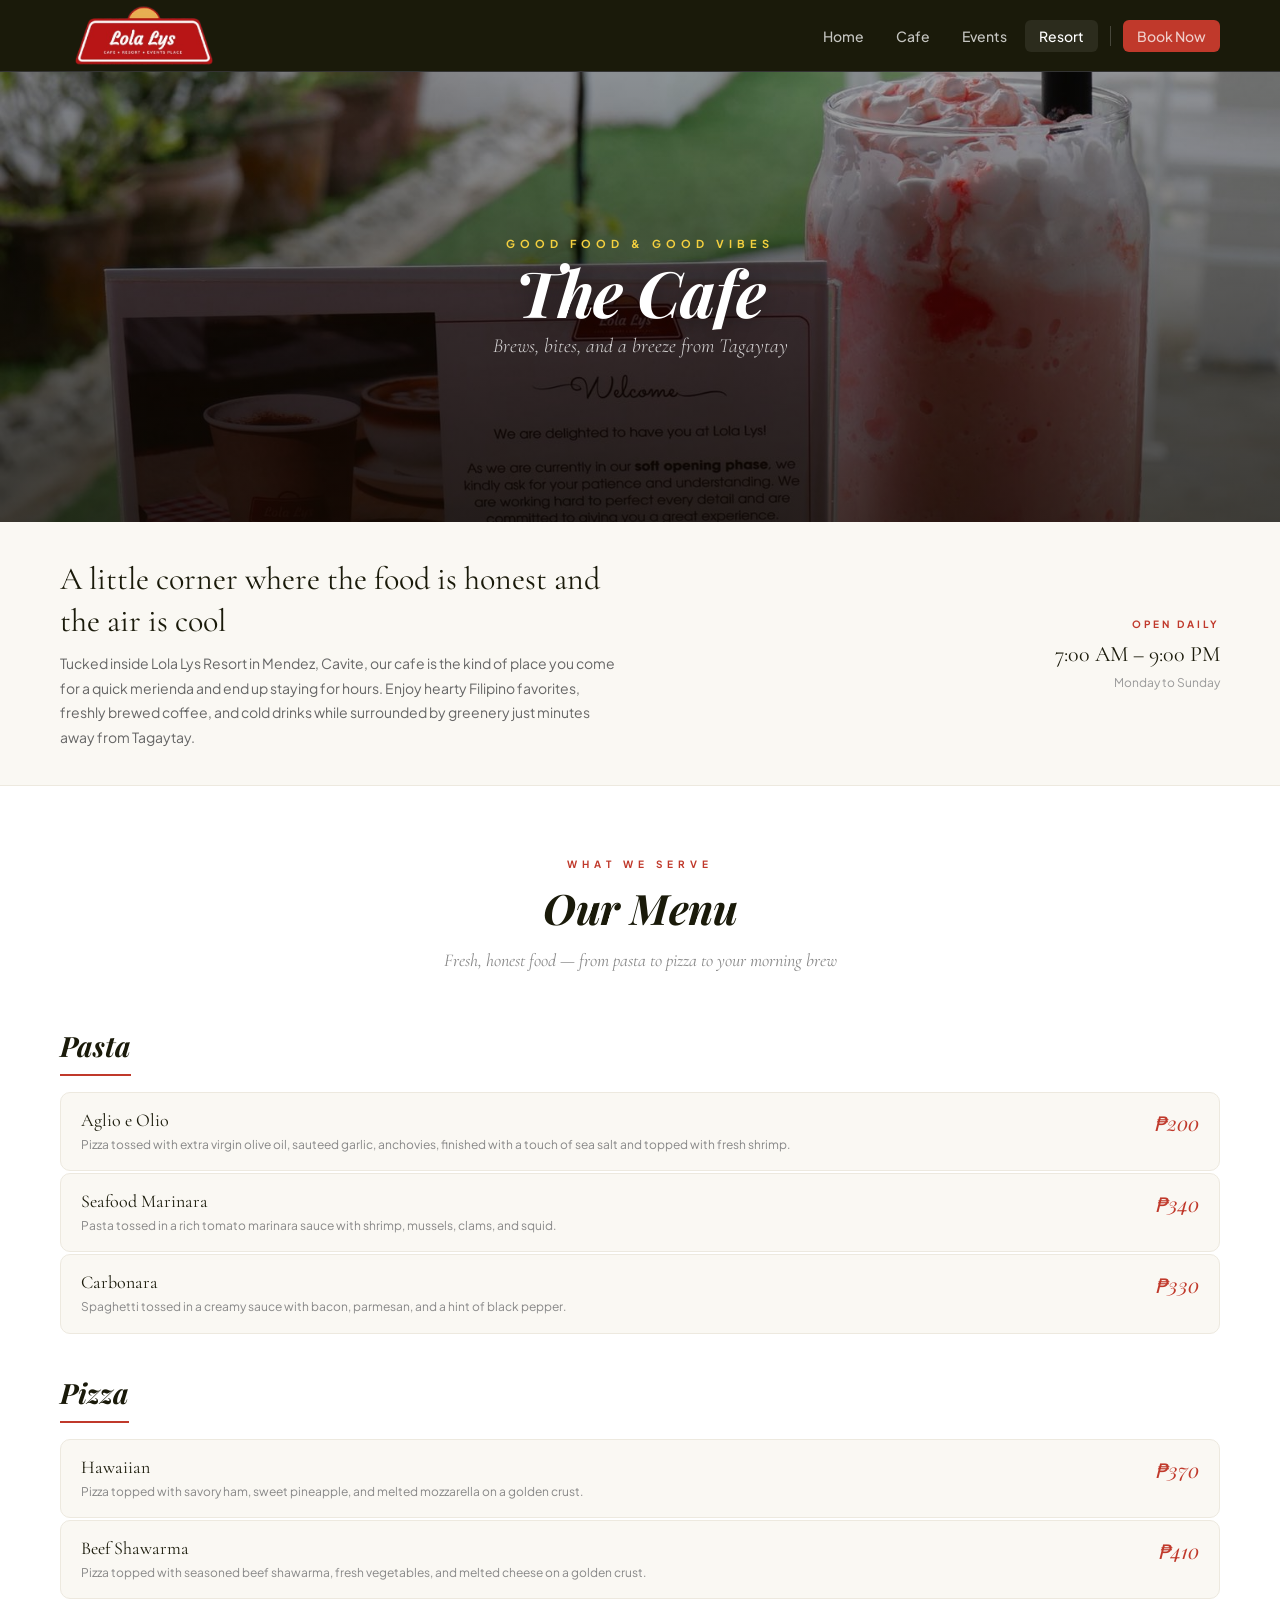
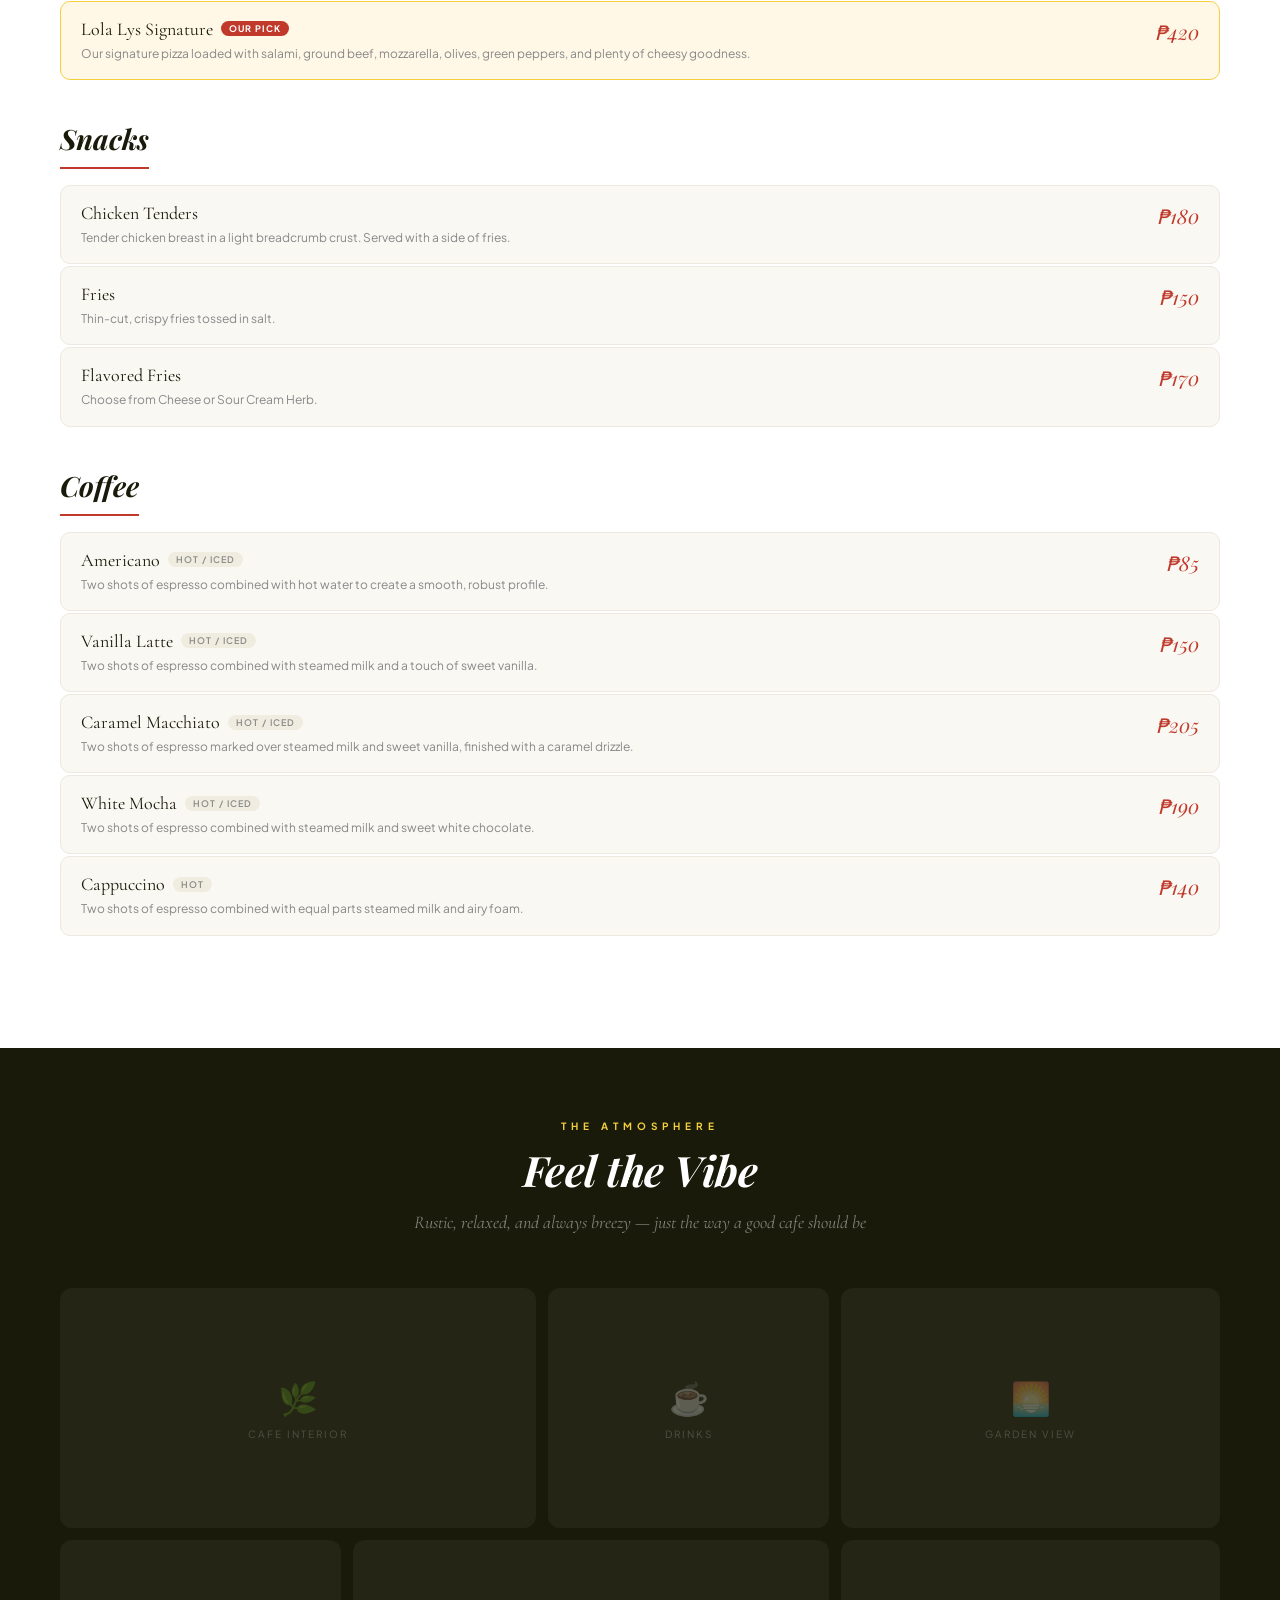
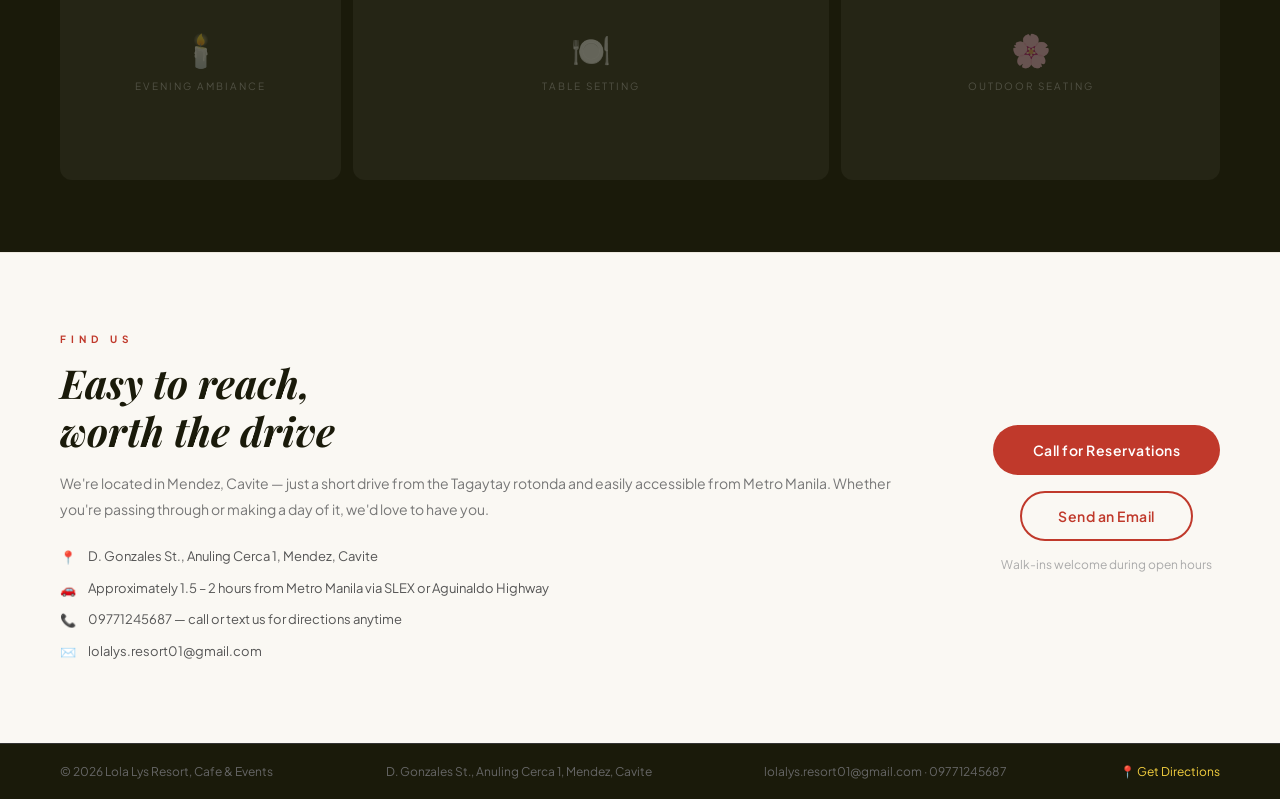
==== cafe.html @ 802ca15c "Initial commit" ====
<!DOCTYPE html>
<html lang="en">
<head>
  <meta charset="UTF-8">
  <meta name="viewport" content="width=device-width, initial-scale=1.0">
  <title>Cafe — Lola Lys Resort, Cafe & Events</title>
  <link rel="preconnect" href="https://fonts.googleapis.com">
  <link rel="preconnect" href="https://fonts.gstatic.com" crossorigin>
  <link href="https://fonts.googleapis.com/css2?family=Playfair+Display:ital,wght@1,700&family=Plus+Jakarta+Sans:wght@400;500;600;700&family=Cormorant+Garamond:ital,wght@0,300;0,400;1,300;1,400&display=swap" rel="stylesheet">
  <link rel="stylesheet" href="style.css">
  <!-- FAVICON -->
<link rel="icon" type="image/x-icon" href="favicon.ico">
  
</head>
<body>

  <!-- NAVBAR -->
 <nav class="navbar">
  <div class="nav-logo">
    <a href="index.html">
      <img src="images/logo/logo.png" alt="Lola Lys" class="logo">
    </a>
  </div>
  <div class="nav-right">
    <a href="index.html">Home</a>
    <a href="cafe.html">Cafe</a>
    <a href="events.html">Events</a>
    <a href="resort.html" class="active">Resort</a>
    <div class="nav-divider"></div>
    <a href="https://m.me/61556536748909" target="_blank" class="nav-btn">Book Now</a>
  </div>
  <button class="hamburger" id="hamburger" aria-label="Open menu">
    <span></span>
    <span></span>
    <span></span>
  </button>
  <div class="mobile-menu" id="mobileMenu">
    <a href="index.html">Home</a>
    <a href="cafe.html">Cafe</a>
    <a href="events.html">Events</a>
    <a href="resort.html">Resort</a>
    <a href="https://m.me/61556536748909" target="_blank" class="mobile-menu-btn">Book Now</a>
  </div>
</nav>

  <!-- CAFE HERO BANNER -->
  <section class="cafe-hero">
    <div class="cafe-hero-overlay"></div>
    <div class="cafe-hero-content">
      <p class="cafe-eyebrow">Good food &amp; good vibes</p>
      <h1 class="cafe-hero-title">The Cafe</h1>
      <p class="cafe-hero-sub">Brews, bites, and a breeze from Tagaytay</p>
    </div>
  </section>

  <!-- INTRO STRIP -->
  <div class="intro-strip">
    <div class="intro-text">
      <h2>A little corner where the food is honest and the air is cool</h2>
      <p>
        Tucked inside Lola Lys Resort in Mendez, Cavite, our cafe is the kind of place you come for a quick
        merienda and end up staying for hours. Enjoy hearty Filipino favorites, freshly brewed coffee, and
        cold drinks while surrounded by greenery just minutes away from Tagaytay.
      </p>
    </div>
    <div class="intro-hours">
      <p class="hours-label">Open Daily</p>
      <p class="hours-time">7:00 AM – 9:00 PM</p>
      <p class="hours-days">Monday to Sunday</p>
    </div>
  </div>

<!-- MENU SECTION -->
<section class="dishes-section">
  <div class="section-header">
    <span class="section-eyebrow">What we serve</span>
    <h2 class="section-title">Our Menu</h2>
    <p class="section-desc">Fresh, honest food — from pasta to pizza to your morning brew</p>
  </div>

  <!-- PASTA -->
  <div class="menu-category">
    <h3 class="menu-category-title">Pasta</h3>
    <div class="menu-grid">
      <div class="menu-item">
        <div class="menu-item-info">
          <h4 class="menu-item-name">Aglio e Olio</h4>
          <p class="menu-item-desc">Pizza tossed with extra virgin olive oil, sauteed garlic, anchovies, finished with a touch of sea salt and topped with fresh shrimp.</p>
        </div>
        <span class="menu-item-price">₱200</span>
      </div>
      <div class="menu-item">
        <div class="menu-item-info">
          <h4 class="menu-item-name">Seafood Marinara</h4>
          <p class="menu-item-desc">Pasta tossed in a rich tomato marinara sauce with shrimp, mussels, clams, and squid.</p>
        </div>
        <span class="menu-item-price">₱340</span>
      </div>
      <div class="menu-item">
        <div class="menu-item-info">
          <h4 class="menu-item-name">Carbonara</h4>
          <p class="menu-item-desc">Spaghetti tossed in a creamy sauce with bacon, parmesan, and a hint of black pepper.</p>
        </div>
        <span class="menu-item-price">₱330</span>
      </div>
    </div>
  </div>

  <!-- PIZZA -->
  <div class="menu-category">
    <h3 class="menu-category-title">Pizza</h3>
    <div class="menu-grid">
      <div class="menu-item">
        <div class="menu-item-info">
          <h4 class="menu-item-name">Hawaiian</h4>
          <p class="menu-item-desc">Pizza topped with savory ham, sweet pineapple, and melted mozzarella on a golden crust.</p>
        </div>
        <span class="menu-item-price">₱370</span>
      </div>
      <div class="menu-item">
        <div class="menu-item-info">
          <h4 class="menu-item-name">Beef Shawarma</h4>
          <p class="menu-item-desc">Pizza topped with seasoned beef shawarma, fresh vegetables, and melted cheese on a golden crust.</p>
        </div>
        <span class="menu-item-price">₱410</span>
      </div>
      <div class="menu-item menu-item--featured">
        <div class="menu-item-info">
          <h4 class="menu-item-name">Lola Lys Signature <span class="menu-badge">Our Pick</span></h4>
          <p class="menu-item-desc">Our signature pizza loaded with salami, ground beef, mozzarella, olives, green peppers, and plenty of cheesy goodness.</p>
        </div>
        <span class="menu-item-price">₱420</span>
      </div>
    </div>
  </div>

  <!-- SNACKS -->
  <div class="menu-category">
    <h3 class="menu-category-title">Snacks</h3>
    <div class="menu-grid">
      <div class="menu-item">
        <div class="menu-item-info">
          <h4 class="menu-item-name">Chicken Tenders</h4>
          <p class="menu-item-desc">Tender chicken breast in a light breadcrumb crust. Served with a side of fries.</p>
        </div>
        <span class="menu-item-price">₱180</span>
      </div>
      <div class="menu-item">
        <div class="menu-item-info">
          <h4 class="menu-item-name">Fries</h4>
          <p class="menu-item-desc">Thin-cut, crispy fries tossed in salt.</p>
        </div>
        <span class="menu-item-price">₱150</span>
      </div>
      <div class="menu-item">
        <div class="menu-item-info">
          <h4 class="menu-item-name">Flavored Fries</h4>
          <p class="menu-item-desc">Choose from Cheese or Sour Cream Herb.</p>
        </div>
        <span class="menu-item-price">₱170</span>
      </div>
    </div>
  </div>

  <!-- COFFEE -->
  <div class="menu-category">
    <h3 class="menu-category-title">Coffee</h3>
    <div class="menu-grid">
      <div class="menu-item">
        <div class="menu-item-info">
          <h4 class="menu-item-name">Americano <span class="menu-tag">Hot / Iced</span></h4>
          <p class="menu-item-desc">Two shots of espresso combined with hot water to create a smooth, robust profile.</p>
        </div>
        <span class="menu-item-price">₱85</span>
      </div>
      <div class="menu-item">
        <div class="menu-item-info">
          <h4 class="menu-item-name">Vanilla Latte <span class="menu-tag">Hot / Iced</span></h4>
          <p class="menu-item-desc">Two shots of espresso combined with steamed milk and a touch of sweet vanilla.</p>
        </div>
        <span class="menu-item-price">₱150</span>
      </div>
      <div class="menu-item">
        <div class="menu-item-info">
          <h4 class="menu-item-name">Caramel Macchiato <span class="menu-tag">Hot / Iced</span></h4>
          <p class="menu-item-desc">Two shots of espresso marked over steamed milk and sweet vanilla, finished with a caramel drizzle.</p>
        </div>
        <span class="menu-item-price">₱205</span>
      </div>
      <div class="menu-item">
        <div class="menu-item-info">
          <h4 class="menu-item-name">White Mocha <span class="menu-tag">Hot / Iced</span></h4>
          <p class="menu-item-desc">Two shots of espresso combined with steamed milk and sweet white chocolate.</p>
        </div>
        <span class="menu-item-price">₱190</span>
      </div>
      <div class="menu-item">
        <div class="menu-item-info">
          <h4 class="menu-item-name">Cappuccino <span class="menu-tag">Hot</span></h4>
          <p class="menu-item-desc">Two shots of espresso combined with equal parts steamed milk and airy foam.</p>
        </div>
        <span class="menu-item-price">₱140</span>
      </div>
    </div>
  </div>

</section>
  

  <!-- AMBIANCE GALLERY -->
  <section class="gallery-section">
    <div class="section-header">
      <span class="section-eyebrow">The Atmosphere</span>
      <h2 class="section-title">Feel the Vibe</h2>
      <p class="section-desc">Rustic, relaxed, and always breezy — just the way a good cafe should be</p>
    </div>
    <div class="gallery-grid">
      <div class="gallery-item"><div class="gallery-placeholder"><span>🌿</span><p>Cafe interior</p></div></div>
      <div class="gallery-item"><div class="gallery-placeholder"><span>☕</span><p>Drinks</p></div></div>
      <div class="gallery-item"><div class="gallery-placeholder"><span>🌅</span><p>Garden view</p></div></div>
      <div class="gallery-item"><div class="gallery-placeholder"><span>🕯️</span><p>Evening ambiance</p></div></div>
      <div class="gallery-item"><div class="gallery-placeholder"><span>🍽️</span><p>Table setting</p></div></div>
      <div class="gallery-item"><div class="gallery-placeholder"><span>🌸</span><p>Outdoor seating</p></div></div>
    </div>
  </section>

  <!-- DIRECTIONS CTA -->
  <section class="directions-section">
    <div class="directions-text">
      <span class="section-eyebrow">Find Us</span>
      <h2>Easy to reach,<br>worth the drive</h2>
      <p>
        We're located in Mendez, Cavite — just a short drive from the Tagaytay rotonda and easily
        accessible from Metro Manila. Whether you're passing through or making a day of it, we'd
        love to have you.
      </p>
      <div class="directions-detail">
        <div class="directions-row">
          <span class="directions-icon">📍</span>
          <span>D. Gonzales St., Anuling Cerca 1, Mendez, Cavite</span>
        </div>
        <div class="directions-row">
          <span class="directions-icon">🚗</span>
          <span>Approximately 1.5 – 2 hours from Metro Manila via SLEX or Aguinaldo Highway</span>
        </div>
        <div class="directions-row">
          <span class="directions-icon">📞</span>
          <span>09771245687 — call or text us for directions anytime</span>
        </div>
        <div class="directions-row">
          <span class="directions-icon">✉️</span>
          <span>lolalys.resort01@gmail.com</span>
        </div>
      </div>
    </div>
    <div class="directions-cta">
      <a href="tel:09771245687" class="btn-primary">Call for Reservations</a>
      <a href="mailto:lolalys.resort01@gmail.com" class="btn-outline">Send an Email</a>
      <p class="cta-note">Walk-ins welcome during open hours</p>
    </div>
  </section>

  <!-- FOOTER -->
  <footer class="footer">
    <span>© 2026 Lola Lys Resort, Cafe & Events</span>
    <span>D. Gonzales St., Anuling Cerca 1, Mendez, Cavite</span>
    <span>lolalys.resort01@gmail.com · 09771245687</span>
    <a href="https://maps.google.com/?q=D.+Gonzales+St.,+Anuling+Cerca+1,+Mendez,+Cavite" target="_blank" class="footer-map">📍 Get Directions</a>
  </footer>
<script src="script.js"></script>
</body>
</html>
---- style.css ----
* {
  margin: 0;
  padding: 0;
  box-sizing: border-box;
}
html {
  scroll-behavior: smooth;
}
body {
  font-family: 'Plus Jakarta Sans', sans-serif;
  background: #fff;
  color: #111;
}

/* ── NAVBAR ── */
.navbar {
  display: flex;
  justify-content: space-between;
  align-items: center;
  padding: 0 60px;
  height: 72px;
  background: #1a1a0a;
  border-bottom: 0.5px solid #333;
  position: sticky;
  top: 0;
  z-index: 100;
}
.logo {
  height: 150px;
  width: auto;
  display: block;
  margin-left: -50px;
}
.nav-logo-text {
  font-family: 'Playfair Display', serif;
  font-style: italic;
  font-size: 26px;
  color: #fff;
  text-decoration: none;
  letter-spacing: -0.5px;
  
}
.nav-right {
  display: flex;
  align-items: center;
  gap: 4px;
}
.nav-right a {
  font-size: 14px;
  color: rgba(255,255,255,0.75);
  text-decoration: none;
  padding: 7px 14px;
  border-radius: 6px;
  font-weight: 500;
  transition: background 0.2s ease, color 0.2s ease;
}
.nav-right a:hover,
.nav-right a.active {
  background: rgba(255,255,255,0.08);
  color: #fff;
}
.nav-divider {
  width: 1px;
  height: 20px;
  background: rgba(255,255,255,0.2);
  margin: 0 8px;
}
.nav-btn {
  background: #C0392B;
  color: #fff;
  border: none;
  padding: 10px 22px;
  border-radius: 99px;
  font-size: 13px;
  font-weight: 600;
  cursor: pointer;
  transition: background 0.2s ease;
}
.nav-btn:hover {
  background: #a93226;
}

/* ── HERO ── */
.hero {
  position: relative;
  height: 100vh;
  min-height: 600px;
  background-image: url('images/hero/hero-main.jpg');
  background-size: cover;
  background-position: center;
  background-repeat: no-repeat;
  display: flex;
  align-items: center;
  justify-content: center;
  text-align: center;
}
.hero-overlay {
  position: absolute;
  top: 0; left: 0; right: 0; bottom: 0;
  background: rgba(0, 0, 0, 0.45);
  z-index: 0;
}
.hero-content {
  position: relative;
  z-index: 1;
  display: flex;
  flex-direction: column;
  align-items: center;
  gap: 8px;
}
.hero-title {
  font-family: 'Playfair Display', Georgia, serif;
  font-size: 96px;
  font-weight: 700;
  font-style: italic;
  color: #fff;
  letter-spacing: -2px;
  line-height: 1;
  margin-bottom: 4px;
  text-shadow: 0 0 40px rgba(244,211,63,0.4), 0 2px 8px rgba(0,0,0,0.5);
}
.hero-sub {
  font-size: 13px;
  font-weight: 700;
  color: rgba(255,255,255,0.85);
  letter-spacing: 5px;
  margin-bottom: 8px;
}
.tagline-wrapper {
  height: 56px;
  overflow: hidden;
  position: relative;
  width: 100%;
  margin-bottom: 8px;
  text-align: center;
}
.hero-tagline {
  position: absolute;
  width: 100%;
  font-family: 'Cormorant Garamond', serif;
  font-size: 24px;
  font-weight: 300;
  font-style: italic;
  color: #fff;
  opacity: 0;
  transform: translateY(20px);
  transition: opacity 0.8s ease, transform 0.8s ease;
  text-shadow: 0 0 20px rgba(255,255,255,0.25);
  text-align: center;
  padding: 0 20px;
  letter-spacing: 0.5px;
}
.hero-tagline.active {
  opacity: 1;
  transform: translateY(0);
}
.hero-location {
  font-size: 13px;
  color: rgba(255,255,255,0.5);
  letter-spacing: 1px;
  margin-bottom: 24px;
}
.hero-btn {
  display: inline-block;
  background: transparent;
  color: #F4D03F;
  border: 2px solid #F4D03F;
  padding: 14px 36px;
  border-radius: 99px;
  font-size: 14px;
  font-weight: 600;
  cursor: pointer;
  letter-spacing: 1px;
  text-decoration: none;
  transition: background 0.2s ease, color 0.2s ease;
  font-family: 'Plus Jakarta Sans', sans-serif;
  text-shadow: 0 0 12px rgba(244,211,63,0.4);
  box-shadow: 0 0 16px rgba(244,211,63,0.2);
}
.hero-btn:hover {
  background: #F4D03F;
  color: #111;
  text-shadow: none;
}
.tagline-dots {
  display: flex;
  gap: 6px;
  justify-content: center;
  margin-top: 16px;
}
.tdot {
  width: 5px;
  height: 5px;
  border-radius: 50%;
  background: rgba(255,255,255,0.3);
  transition: background 0.3s ease;
}
.tdot.active {
  background: #F4D03F;
}

/* ── THREE CARDS ── */
.cards-section {
  padding: 40px;
  background: #fff;
}
.cards-grid {
  display: grid;
  grid-template-columns: repeat(3, 1fr);
  gap: 16px;
}
.card {
  position: relative;
  height: 280px;
  border-radius: 16px;
  overflow: hidden;
  cursor: pointer;
}
.card-img {
  width: 100%;
  height: 100%;
  object-fit: cover;
  transition: transform 0.4s ease;
}
.card:hover .card-img {
  transform: scale(1.05);
}
.card-overlay {
  position: absolute;
  top: 0; left: 0; right: 0; bottom: 0;
  background: linear-gradient(to top, rgba(0,0,0,0.8) 0%, rgba(0,0,0,0.1) 60%);
  z-index: 1;
}
.card-content {
  position: absolute;
  bottom: 0;
  left: 0;
  right: 0;
  padding: 24px;
  z-index: 2;
  display: flex;
  flex-direction: column;
  gap: 6px;
}
.card-label {
  font-size: 28px;
  font-weight: 800;
  color: #fff;
  letter-spacing: 2px;
}
.card-desc {
  font-size: 13px;
  color: rgba(255,255,255,0.8);
  margin-bottom: 8px;
}
.card-btn {
  background: #C0392B;
  color: #fff;
  border: none;
  padding: 8px 20px;
  border-radius: 99px;
  font-size: 12px;
  font-weight: 600;
  cursor: pointer;
  width: fit-content;
  transition: background 0.2s ease;
}
.card-btn:hover {
  background: #a93226;
}
a.card-btn {
  display: inline-block;
  text-decoration: none;
}

/* ── FIND US STRIP ── */
.findus-strip {
  background: #faf8f3;
  border-top: 1px solid #ede9df;
  border-bottom: 1px solid #ede9df;
  padding: 48px 60px;
  display: flex;
  align-items: center;
  justify-content: space-between;
  gap: 40px;
}
.findus-text {
  display: flex;
  flex-direction: column;
  gap: 8px;
  max-width: 560px;
}
.findus-eyebrow {
  font-size: 10px;
  font-weight: 700;
  letter-spacing: 5px;
  color: #C0392B;
  text-transform: uppercase;
}
.findus-title {
  font-family: 'Playfair Display', serif;
  font-style: italic;
  font-size: 28px;
  color: #1a1a0a;
  line-height: 1.3;
}
.findus-address {
  font-size: 14px;
  font-weight: 600;
  color: #333;
}
.findus-desc {
  font-size: 13px;
  color: #999;
  line-height: 1.6;
}
.findus-btn {
  display: inline-block;
  background: #1a1a0a;
  color: #fff;
  padding: 14px 32px;
  border-radius: 99px;
  font-size: 13px;
  font-weight: 600;
  text-decoration: none;
  white-space: nowrap;
  transition: background 0.2s ease;
  font-family: 'Plus Jakarta Sans', sans-serif;
  flex-shrink: 0;
}
.findus-btn:hover {
  background: #C0392B;
}

/* ── FOOTER ── */
.footer {
  display: flex;
  flex-direction: row;
  justify-content: space-between;
  align-items: center;
  flex-wrap: nowrap;
  padding: 20px 60px;
  background: #1a1a0a;
  font-size: 12px;
  color: #666;
  border-top: 0.5px solid #333;
  gap: 12px;
}
.footer-map {
  color: #F4D03F;
  text-decoration: none;
  font-size: 12px;
  transition: color 0.2s ease;
}
.footer-map:hover {
  color: #fff;
}

/* ==============================
   CAFE PAGE
   ============================== */

.cafe-hero {
  position: relative;
  height: 50vh;
  min-height: 340px;
  background-image: url('images/cafe/cafe-hero.jpg');
  background-size: cover;
  background-position: center;
  display: flex;
  align-items: center;
  justify-content: center;
  text-align: center;
  overflow: hidden;
}
.cafe-hero-overlay {
  position: absolute;
  inset: 0;
  background: linear-gradient(to bottom, rgba(0,0,0,0.35) 0%, rgba(10,8,2,0.72) 100%);
  z-index: 0;
}
.cafe-hero-content {
  position: relative;
  z-index: 1;
  display: flex;
  flex-direction: column;
  align-items: center;
  gap: 10px;
}
.cafe-eyebrow {
  font-size: 11px;
  font-weight: 700;
  letter-spacing: 5px;
  color: #F4D03F;
  text-transform: uppercase;
}
.cafe-hero-title {
  font-family: 'Playfair Display', serif;
  font-size: 64px;
  font-weight: 700;
  font-style: italic;
  color: #fff;
  letter-spacing: -1px;
  line-height: 1;
  text-shadow: 0 2px 24px rgba(0,0,0,0.4);
}
.cafe-hero-sub {
  font-family: 'Cormorant Garamond', serif;
  font-size: 20px;
  font-style: italic;
  color: rgba(255,255,255,0.8);
  font-weight: 300;
}

/* INTRO STRIP */
.intro-strip {
  background: #faf8f3;
  border-bottom: 1px solid #ede9df;
  padding: 36px 60px;
  display: flex;
  align-items: center;
  justify-content: space-between;
  gap: 40px;
}
.intro-text {
  max-width: 560px;
}
.intro-text h2 {
  font-family: 'Cormorant Garamond', serif;
  font-size: 32px;
  font-weight: 400;
  color: #1a1a0a;
  margin-bottom: 10px;
  line-height: 1.3;
}
.intro-text p {
  font-size: 14px;
  color: #666;
  line-height: 1.75;
}
.intro-hours {
  text-align: right;
  flex-shrink: 0;
}
.intro-hours .hours-label {
  font-size: 10px;
  font-weight: 700;
  letter-spacing: 3px;
  color: #C0392B;
  text-transform: uppercase;
  margin-bottom: 8px;
}
.intro-hours .hours-time {
  font-family: 'Cormorant Garamond', serif;
  font-size: 22px;
  color: #1a1a0a;
  line-height: 1.5;
}
.intro-hours .hours-days {
  font-size: 12px;
  color: #999;
  margin-top: 4px;
}

/* SHARED SECTION STYLES */
.section-header {
  display: flex;
  flex-direction: column;
  align-items: center;
  text-align: center;
  margin-bottom: 52px;
  gap: 10px;
}
.section-eyebrow {
  font-size: 10px;
  font-weight: 700;
  letter-spacing: 5px;
  color: #C0392B;
  text-transform: uppercase;
}
.section-title {
  font-family: 'Playfair Display', serif;
  font-style: italic;
  font-size: 42px;
  color: #1a1a0a;
  letter-spacing: -0.5px;
}
.section-desc {
  font-family: 'Cormorant Garamond', serif;
  font-size: 18px;
  color: #888;
  font-style: italic;
  max-width: 480px;
  line-height: 1.6;
}

/* FEATURED DISHES */
.dishes-section {
  padding: 72px 60px;
  background: #fff;
}
.dishes-grid {
  display: grid;
  grid-template-columns: repeat(3, 1fr);
  gap: 24px;
}
.dish-card {
  border-radius: 16px;
  overflow: hidden;
  background: #faf8f3;
  border: 1px solid #ede9df;
  transition: box-shadow 0.3s ease, transform 0.3s ease;
}
.dish-card:hover {
  box-shadow: 0 12px 40px rgba(0,0,0,0.1);
  transform: translateY(-4px);
}
.dish-img-wrap {
  height: 200px;
  overflow: hidden;
  position: relative;
  background: #e8e4d8;
}
.dish-img-wrap img {
  width: 100%;
  height: 100%;
  object-fit: cover;
  transition: transform 0.4s ease;
}
.dish-card:hover .dish-img-wrap img {
  transform: scale(1.06);
}
.dish-placeholder {
  width: 100%;
  height: 100%;
  display: flex;
  flex-direction: column;
  align-items: center;
  justify-content: center;
  background: linear-gradient(135deg, #e8e4d8 0%, #d4cebf 100%);
  gap: 8px;
}
.dish-placeholder span {
  font-size: 36px;
  opacity: 0.5;
}
.dish-placeholder p {
  font-size: 11px;
  color: #999;
  letter-spacing: 2px;
  text-transform: uppercase;
}
.dish-info {
  padding: 20px 22px 24px;
}
.dish-tag {
  display: inline-block;
  font-size: 10px;
  font-weight: 700;
  letter-spacing: 2px;
  text-transform: uppercase;
  color: #C0392B;
  margin-bottom: 8px;
}
.dish-name {
  font-family: 'Cormorant Garamond', serif;
  font-size: 22px;
  font-weight: 400;
  color: #1a1a0a;
  margin-bottom: 6px;
  line-height: 1.3;
}
.dish-desc {
  font-size: 13px;
  color: #888;
  line-height: 1.65;
}

/* AMBIANCE GALLERY */
.gallery-section {
  padding: 72px 60px;
  background: #1a1a0a;
}
.gallery-section .section-eyebrow { color: #F4D03F; }
.gallery-section .section-title { color: #fff; }
.gallery-section .section-desc { color: rgba(255,255,255,0.45); }
.gallery-grid {
  display: grid;
  grid-template-columns: repeat(12, 1fr);
  grid-template-rows: 240px 240px;
  gap: 12px;
}
.gallery-item {
  border-radius: 12px;
  overflow: hidden;
  position: relative;
  background: #2a2a1a;
}
.gallery-item:nth-child(1) { grid-column: 1 / 6; grid-row: 1 / 2; }
.gallery-item:nth-child(2) { grid-column: 6 / 9; grid-row: 1 / 2; }
.gallery-item:nth-child(3) { grid-column: 9 / 13; grid-row: 1 / 2; }
.gallery-item:nth-child(4) { grid-column: 1 / 4; grid-row: 2 / 3; }
.gallery-item:nth-child(5) { grid-column: 4 / 9; grid-row: 2 / 3; }
.gallery-item:nth-child(6) { grid-column: 9 / 13; grid-row: 2 / 3; }
.gallery-item img {
  width: 100%;
  height: 100%;
  object-fit: cover;
  transition: transform 0.5s ease;
  opacity: 0.85;
}
.gallery-item:hover img {
  transform: scale(1.05);
  opacity: 1;
}
.gallery-placeholder {
  width: 100%;
  height: 100%;
  display: flex;
  flex-direction: column;
  align-items: center;
  justify-content: center;
  gap: 10px;
  background: #252515;
}
.gallery-placeholder span {
  font-size: 32px;
  opacity: 0.3;
}
.gallery-placeholder p {
  font-size: 10px;
  color: rgba(255,255,255,0.2);
  letter-spacing: 2px;
  text-transform: uppercase;
}

/* DIRECTIONS CTA */
.directions-section {
  padding: 80px 60px;
  background: #faf8f3;
  display: flex;
  align-items: center;
  justify-content: space-between;
  gap: 60px;
  border-top: 1px solid #ede9df;
}
.directions-text .section-eyebrow {
  margin-bottom: 14px;
  display: block;
}
.directions-text h2 {
  font-family: 'Playfair Display', serif;
  font-style: italic;
  font-size: 40px;
  color: #1a1a0a;
  line-height: 1.2;
  margin-bottom: 16px;
}
.directions-text p {
  font-size: 14px;
  color: #777;
  line-height: 1.8;
  margin-bottom: 8px;
}
.directions-detail {
  display: flex;
  flex-direction: column;
  gap: 10px;
  margin-top: 24px;
}
.directions-row {
  display: flex;
  align-items: flex-start;
  gap: 12px;
}
.directions-icon {
  font-size: 16px;
  margin-top: 1px;
  flex-shrink: 0;
}
.directions-row span {
  font-size: 13px;
  color: #555;
  line-height: 1.6;
}
.directions-cta {
  flex-shrink: 0;
  display: flex;
  flex-direction: column;
  align-items: center;
  gap: 16px;
}
.btn-primary {
  display: inline-block;
  background: #C0392B;
  color: #fff;
  border: none;
  padding: 16px 40px;
  border-radius: 99px;
  font-size: 14px;
  font-weight: 600;
  cursor: pointer;
  text-decoration: none;
  transition: background 0.2s ease;
  font-family: 'Plus Jakarta Sans', sans-serif;
  letter-spacing: 0.5px;
}
.btn-primary:hover { background: #a93226; }
.btn-outline {
  display: inline-block;
  background: transparent;
  color: #C0392B;
  border: 2px solid #C0392B;
  padding: 14px 36px;
  border-radius: 99px;
  font-size: 14px;
  font-weight: 600;
  cursor: pointer;
  text-decoration: none;
  transition: all 0.2s ease;
  font-family: 'Plus Jakarta Sans', sans-serif;
  letter-spacing: 0.5px;
}
.btn-outline:hover {
  background: #C0392B;
  color: #fff;
}
.cta-note {
  font-size: 12px;
  color: #aaa;
  text-align: center;
}

/* ==============================
   RESORT PAGE
   ============================== */

.resort-hero {
  position: relative;
  height: 50vh;
  min-height: 340px;
  background-image: url('images/resort/resort-pool.jpg');
  background-size: cover;
  background-position: center;
  display: flex;
  align-items: center;
  justify-content: center;
  text-align: center;
  overflow: hidden;
}
.resort-hero-overlay {
  position: absolute;
  inset: 0;
  background: linear-gradient(to bottom, rgba(0,0,0,0.3) 0%, rgba(10,8,2,0.68) 100%);
  z-index: 0;
}
.resort-hero-content {
  position: relative;
  z-index: 1;
  display: flex;
  flex-direction: column;
  align-items: center;
  gap: 10px;
}
.resort-eyebrow {
  font-size: 11px;
  font-weight: 700;
  letter-spacing: 5px;
  color: #F4D03F;
  text-transform: uppercase;
}
.resort-hero-title {
  font-family: 'Playfair Display', serif;
  font-size: 64px;
  font-weight: 700;
  font-style: italic;
  color: #fff;
  letter-spacing: -1px;
  line-height: 1;
  text-shadow: 0 2px 24px rgba(0,0,0,0.4);
}
.resort-hero-sub {
  font-family: 'Cormorant Garamond', serif;
  font-size: 20px;
  font-style: italic;
  color: rgba(255,255,255,0.8);
  font-weight: 300;
}

/* RATES */
.rates-section {
  padding: 72px 60px;
  background: #faf8f3;
}
.rates-grid {
  display: grid;
  grid-template-columns: repeat(4, 1fr);
  gap: 24px;
  align-items: start;
}
.rate-card {
  background: #fff;
  border: 1px solid #ede9df;
  border-radius: 20px;
  padding: 36px 28px 28px;
  display: flex;
  flex-direction: column;
  gap: 20px;
  position: relative;
  transition: box-shadow 0.3s ease, transform 0.3s ease;
}
.rate-card:hover {
  box-shadow: 0 12px 40px rgba(0,0,0,0.08);
  transform: translateY(-4px);
}
.rate-card--featured {
  background: #1a1a0a;
  border-color: #1a1a0a;
  transform: translateY(-8px);
}
.rate-card--featured:hover {
  transform: translateY(-12px);
}
.rate-featured-badge {
  position: absolute;
  top: -12px;
  left: 50%;
  transform: translateX(-50%);
  background: #F4D03F;
  color: #1a1a0a;
  font-size: 10px;
  font-weight: 700;
  letter-spacing: 2px;
  text-transform: uppercase;
  padding: 5px 16px;
  border-radius: 99px;
  white-space: nowrap;
}
.rate-card-top {
  display: flex;
  flex-direction: column;
  gap: 8px;
}
.rate-icon {
  font-size: 28px;
}
.rate-type {
  font-family: 'Playfair Display', serif;
  font-style: italic;
  font-size: 26px;
  color: #1a1a0a;
  line-height: 1.2;
}
.rate-card--featured .rate-type { color: #fff; }
.rate-desc {
  font-size: 13px;
  color: #888;
  line-height: 1.65;
}
.rate-card--featured .rate-desc { color: rgba(255,255,255,0.55); }
.rate-price-block {
  display: flex;
  align-items: baseline;
  gap: 6px;
  border-top: 1px solid #ede9df;
  padding-top: 20px;
}
.rate-card--featured .rate-price-block { border-color: rgba(255,255,255,0.15); }
.rate-amount {
  font-family: 'Playfair Display', serif;
  font-size: 36px;
  font-style: italic;
  color: #C0392B;
  line-height: 1;
}
.rate-card--featured .rate-amount { color: #F4D03F; }
.rate-unit {
  font-size: 13px;
  color: #aaa;
  font-weight: 500;
}
.rate-card--featured .rate-unit { color: rgba(255,255,255,0.4); }
.rate-includes {
  list-style: none;
  display: flex;
  flex-direction: column;
  gap: 8px;
}
.rate-includes li {
  font-size: 13px;
  color: #555;
  padding-left: 18px;
  position: relative;
  line-height: 1.5;
}
.rate-includes li::before {
  content: '✓';
  position: absolute;
  left: 0;
  color: #C0392B;
  font-weight: 700;
  font-size: 12px;
}
.rate-card--featured .rate-includes li { color: rgba(255,255,255,0.7); }
.rate-card--featured .rate-includes li::before { color: #F4D03F; }
.rate-note {
  font-size: 11px;
  color: #bbb;
  line-height: 1.5;
  border-top: 1px solid #ede9df;
  padding-top: 16px;
}
.rate-card--featured .rate-note {
  color: rgba(255,255,255,0.3);
  border-color: rgba(255,255,255,0.1);
}

/* AMENITIES */
.amenities-section {
  padding: 72px 60px;
  background: #fff;
}
.amenities-grid {
  display: grid;
  grid-template-columns: repeat(4, 1fr);
  gap: 32px 24px;
}
.amenity-item {
  display: flex;
  flex-direction: column;
  gap: 10px;
}
.amenity-icon {
  font-size: 32px;
}
.amenity-name {
  font-family: 'Cormorant Garamond', serif;
  font-size: 20px;
  font-weight: 400;
  color: #1a1a0a;
}
.amenity-desc {
  font-size: 13px;
  color: #888;
  line-height: 1.65;
}

/* ==============================
   EVENTS PAGE
   ============================== */

.events-hero {
  position: relative;
  height: 50vh;
  min-height: 340px;
  background-image: url('images/events/events-hero.jpg');
  background-size: cover;
  background-position: center;
  display: flex;
  align-items: center;
  justify-content: center;
  text-align: center;
  overflow: hidden;
}
.events-hero-overlay {
  position: absolute;
  inset: 0;
  background: linear-gradient(to bottom, rgba(0,0,0,0.3) 0%, rgba(10,8,2,0.68) 100%);
  z-index: 0;
}
.events-hero-content {
  position: relative;
  z-index: 1;
  display: flex;
  flex-direction: column;
  align-items: center;
  gap: 10px;
}
.events-eyebrow {
  font-size: 11px;
  font-weight: 700;
  letter-spacing: 5px;
  color: #F4D03F;
  text-transform: uppercase;
}
.events-hero-title {
  font-family: 'Playfair Display', serif;
  font-size: 64px;
  font-weight: 700;
  font-style: italic;
  color: #fff;
  letter-spacing: -1px;
  line-height: 1;
  text-shadow: 0 2px 24px rgba(0,0,0,0.4);
}
.events-hero-sub {
  font-family: 'Cormorant Garamond', serif;
  font-size: 20px;
  font-style: italic;
  color: rgba(255,255,255,0.8);
  font-weight: 300;
}

/* EVENT TYPES */
.event-types-section {
  padding: 72px 60px;
  background: #fff;
}
.event-types-grid {
  display: grid;
  grid-template-columns: repeat(3, 1fr);
  gap: 24px;
}
.event-type-card {
  background: #faf8f3;
  border: 1px solid #ede9df;
  border-radius: 20px;
  padding: 36px 28px;
  display: flex;
  flex-direction: column;
  gap: 14px;
  transition: box-shadow 0.3s ease, transform 0.3s ease;
}
.event-type-card:hover {
  box-shadow: 0 12px 40px rgba(0,0,0,0.08);
  transform: translateY(-4px);
}
.event-type-icon { font-size: 36px; }
.event-type-name {
  font-family: 'Playfair Display', serif;
  font-style: italic;
  font-size: 24px;
  color: #1a1a0a;
  line-height: 1.2;
}
.event-type-desc {
  font-size: 13px;
  color: #777;
  line-height: 1.75;
  flex: 1;
}
.event-type-tag {
  display: inline-block;
  background: #fff;
  border: 1px solid #ede9df;
  color: #C0392B;
  font-size: 10px;
  font-weight: 700;
  letter-spacing: 2px;
  text-transform: uppercase;
  padding: 5px 14px;
  border-radius: 99px;
  width: fit-content;
}

/* PACKAGES */
.packages-section {
  padding: 72px 60px;
  background: #faf8f3;
}
.packages-grid {
  display: grid;
  grid-template-columns: repeat(3, 1fr);
  gap: 24px;
  align-items: start;
  margin-bottom: 24px;
}
.package-card {
  background: #fff;
  border: 1px solid #ede9df;
  border-radius: 20px;
  padding: 36px 28px 28px;
  display: flex;
  flex-direction: column;
  gap: 20px;
  position: relative;
  transition: box-shadow 0.3s ease, transform 0.3s ease;
}
.package-card:hover {
  box-shadow: 0 12px 40px rgba(0,0,0,0.08);
  transform: translateY(-4px);
}
.package-card--featured {
  background: #1a1a0a;
  border-color: #1a1a0a;
  transform: translateY(-8px);
}
.package-card--featured:hover { transform: translateY(-12px); }
.package-featured-badge {
  position: absolute;
  top: -12px;
  left: 50%;
  transform: translateX(-50%);
  background: #F4D03F;
  color: #1a1a0a;
  font-size: 10px;
  font-weight: 700;
  letter-spacing: 2px;
  text-transform: uppercase;
  padding: 5px 16px;
  border-radius: 99px;
  white-space: nowrap;
}
.package-top {
  display: flex;
  flex-direction: column;
  gap: 8px;
}
.package-name {
  font-family: 'Playfair Display', serif;
  font-style: italic;
  font-size: 26px;
  color: #1a1a0a;
  line-height: 1.2;
}
.package-card--featured .package-name { color: #fff; }
.package-desc {
  font-size: 13px;
  color: #888;
  line-height: 1.65;
}
.package-card--featured .package-desc { color: rgba(255,255,255,0.55); }
.package-price {
  display: flex;
  flex-direction: column;
  gap: 4px;
  border-top: 1px solid #ede9df;
  padding-top: 20px;
}
.package-card--featured .package-price { border-color: rgba(255,255,255,0.15); }
.package-starts {
  font-size: 11px;
  font-weight: 600;
  letter-spacing: 2px;
  text-transform: uppercase;
  color: #aaa;
}
.package-card--featured .package-starts { color: rgba(255,255,255,0.35); }
.package-amount {
  font-family: 'Playfair Display', serif;
  font-size: 34px;
  font-style: italic;
  color: #C0392B;
  line-height: 1;
}
.package-card--featured .package-amount { color: #F4D03F; }
.package-includes {
  list-style: none;
  display: flex;
  flex-direction: column;
  gap: 8px;
  flex: 1;
}
.package-includes li {
  font-size: 13px;
  color: #555;
  padding-left: 18px;
  position: relative;
  line-height: 1.5;
}
.package-includes li::before {
  content: '✓';
  position: absolute;
  left: 0;
  color: #C0392B;
  font-weight: 700;
  font-size: 12px;
}
.package-card--featured .package-includes li { color: rgba(255,255,255,0.7); }
.package-card--featured .package-includes li::before { color: #F4D03F; }
.package-btn {
  display: inline-block;
  background: #C0392B;
  color: #fff;
  border: none;
  padding: 13px 28px;
  border-radius: 99px;
  font-size: 13px;
  font-weight: 600;
  cursor: pointer;
  text-decoration: none;
  text-align: center;
  transition: background 0.2s ease;
  font-family: 'Plus Jakarta Sans', sans-serif;
}
.package-btn:hover { background: #a93226; }
.package-btn--light {
  background: #F4D03F;
  color: #1a1a0a;
}
.package-btn--light:hover { background: #e2c038; }
.packages-disclaimer {
  font-size: 12px;
  color: #aaa;
  text-align: center;
  line-height: 1.6;
  max-width: 600px;
  margin: 0 auto;
}

/* PROMO PACKAGES */
.promo-banner {
  text-align: center;
  padding: 48px 0 32px;
  display: flex;
  flex-direction: column;
  align-items: center;
  gap: 10px;
}
.promo-label {
  font-size: 12px;
  font-weight: 700;
  letter-spacing: 2px;
  color: #C0392B;
  text-transform: uppercase;
}
.promo-title {
  font-family: 'Playfair Display', serif;
  font-style: italic;
  font-size: 36px;
  color: #1a1a0a;
}
.promo-desc {
  font-size: 14px;
  color: #888;
  max-width: 480px;
  line-height: 1.7;
}
.promo-grid {
  display: grid;
  grid-template-columns: repeat(2, 1fr);
  gap: 24px;
  margin-bottom: 24px;
}
.promo-card {
  background: #fff;
  border: 1px solid #ede9df;
  border-radius: 20px;
  padding: 36px 28px 28px;
  display: flex;
  flex-direction: column;
  gap: 20px;
  transition: box-shadow 0.3s ease, transform 0.3s ease;
}
.promo-card:hover {
  box-shadow: 0 12px 40px rgba(0,0,0,0.08);
  transform: translateY(-4px);
}
.promo-card--featured {
  background: #1a1a0a;
  border-color: #1a1a0a;
}
.promo-card-header {
  display: flex;
  justify-content: space-between;
  align-items: center;
}
.promo-name {
  font-family: 'Playfair Display', serif;
  font-style: italic;
  font-size: 28px;
  color: #1a1a0a;
}
.promo-card--featured .promo-name { color: #fff; }
.promo-guests {
  font-size: 11px;
  font-weight: 700;
  letter-spacing: 2px;
  text-transform: uppercase;
  color: #aaa;
}
.promo-card--featured .promo-guests { color: rgba(255,255,255,0.35); }
.promo-price-block {
  display: flex;
  align-items: baseline;
  gap: 8px;
  border-top: 1px solid #ede9df;
  padding-top: 20px;
  flex-wrap: wrap;
}
.promo-card--featured .promo-price-block { border-color: rgba(255,255,255,0.15); }
.promo-original {
  font-size: 16px;
  color: #ccc;
  text-decoration: line-through;
}
.promo-card--featured .promo-original { color: rgba(255,255,255,0.25); }
.promo-amount {
  font-family: 'Playfair Display', serif;
  font-size: 34px;
  font-style: italic;
  color: #C0392B;
  line-height: 1;
}
.promo-card--featured .promo-amount { color: #F4D03F; }
.promo-unit {
  font-size: 13px;
  color: #aaa;
  font-weight: 600;
}
.promo-card--featured .promo-unit { color: rgba(255,255,255,0.4); }

/* EVENTS GALLERY */
.events-gallery-section {
  padding: 72px 60px;
  background: #1a1a0a;
}
.events-gallery-section .section-eyebrow { color: #F4D03F; }
.events-gallery-section .section-title { color: #fff; }
.events-gallery-section .section-desc { color: rgba(255,255,255,0.45); }
.events-gallery-grid {
  display: grid;
  grid-template-columns: repeat(2, 1fr);
  grid-template-rows: 320px 320px;
  gap: 12px;
}
.events-gallery-item {
  border-radius: 16px;
  overflow: hidden;
  background: #252515;
}
.events-gallery-item--large {
  grid-column: 1 / 2;
  grid-row: 1 / 3;
}
.events-gallery-item img {
  width: 100%;
  height: 100%;
  object-fit: cover;
  opacity: 0.85;
  transition: transform 0.5s ease, opacity 0.3s ease;
}
.events-gallery-item:hover img {
  transform: scale(1.04);
  opacity: 1;
}

/* EVENTS CTA */
.events-cta-section {
  padding: 80px 60px;
  background: #faf8f3;
  border-top: 1px solid #ede9df;
  text-align: center;
}
.events-cta-content {
  max-width: 580px;
  margin: 0 auto;
  display: flex;
  flex-direction: column;
  align-items: center;
  gap: 16px;
}
.events-cta-eyebrow {
  font-size: 10px;
  font-weight: 700;
  letter-spacing: 5px;
  color: #C0392B;
  text-transform: uppercase;
}
.events-cta-title {
  font-family: 'Playfair Display', serif;
  font-style: italic;
  font-size: 42px;
  color: #1a1a0a;
  line-height: 1.2;
}
.events-cta-desc {
  font-size: 14px;
  color: #777;
  line-height: 1.8;
}
.events-cta-buttons {
  display: flex;
  gap: 14px;
  margin-top: 8px;
  flex-wrap: wrap;
  justify-content: center;
}

/* ==============================
   MOBILE RESPONSIVE
   ============================== */

@media (max-width: 768px) {
  .navbar { padding: 0 24px; }
  .nav-right a { display: none; }
  .hero-title { font-size: 56px; }
  .cards-section { padding: 24px; }
  .cards-grid { grid-template-columns: 1fr; }
  .findus-strip {
    flex-direction: column;
    padding: 40px 24px;
    gap: 24px;
  }
  .findus-btn {
    width: 100%;
    text-align: center;
  }
  .footer {
    padding: 20px 24px;
    flex-direction: column;
    gap: 8px;
    text-align: center;
  }
  .cafe-hero-title { font-size: 44px; }
  .intro-strip {
    flex-direction: column;
    padding: 28px 24px;
    gap: 24px;
  }
  .intro-hours { text-align: left; }
  .dishes-section,
  .gallery-section,
  .directions-section,
  .amenities-section,
  .rates-section,
  .event-types-section,
  .packages-section,
  .events-gallery-section,
  .events-cta-section { padding: 48px 24px; }
  .dishes-grid { grid-template-columns: 1fr; }
  .gallery-grid {
    grid-template-columns: 1fr 1fr;
    grid-template-rows: repeat(3, 200px);
  }
  .gallery-item:nth-child(1) { grid-column: 1 / 2; grid-row: 1; }
  .gallery-item:nth-child(2) { grid-column: 2 / 3; grid-row: 1; }
  .gallery-item:nth-child(3) { grid-column: 1 / 2; grid-row: 2; }
  .gallery-item:nth-child(4) { grid-column: 2 / 3; grid-row: 2; }
  .gallery-item:nth-child(5) { grid-column: 1 / 2; grid-row: 3; }
  .gallery-item:nth-child(6) { grid-column: 2 / 3; grid-row: 3; }
  .directions-section { flex-direction: column; gap: 36px; }
  .directions-cta { width: 100%; }
  .resort-hero-title { font-size: 44px; }
  .rates-grid { grid-template-columns: 1fr; }
  .rate-card--featured { transform: translateY(0); }
  .rate-card--featured:hover { transform: translateY(-4px); }
  .amenities-grid { grid-template-columns: repeat(2, 1fr); gap: 24px; }
  .events-hero-title { font-size: 44px; }
  .event-types-grid,
  .packages-grid { grid-template-columns: 1fr; }
  .package-card--featured { transform: translateY(0); }
  .package-card--featured:hover { transform: translateY(-4px); }
  .events-gallery-grid {
    grid-template-columns: 1fr;
    grid-template-rows: 260px 220px 220px;
  }
  .events-gallery-item--large {
    grid-column: 1;
    grid-row: 1;
  }
  .events-cta-buttons { flex-direction: column; align-items: center; }
  .promo-grid { grid-template-columns: 1fr; }
}

/* ── MENU SECTION ── */
.menu-category {
  margin-bottom: 40px;
}
.menu-category-title {
  font-family: 'Playfair Display', serif;
  font-style: italic;
  font-size: 28px;
  color: #1a1a0a;
  margin-bottom: 16px;
  padding-bottom: 10px;
  border-bottom: 2px solid #C0392B;
  display: inline-block;
}
.menu-grid {
  display: flex;
  flex-direction: column;
  gap: 2px;
}
.menu-item {
  display: flex;
  justify-content: space-between;
  align-items: flex-start;
  padding: 16px 20px;
  background: #faf8f3;
  border: 1px solid #ede9df;
  border-radius: 10px;
  gap: 20px;
  transition: background 0.2s ease;
}
.menu-item:hover {
  background: #f0ece0;
}
.menu-item--featured {
  background: #fff8e6;
  border-color: #F4D03F;
}
.menu-item--featured:hover {
  background: #fef3c7;
}
.menu-item-info {
  flex: 1;
}
.menu-item-name {
  font-family: 'Cormorant Garamond', serif;
  font-size: 18px;
  font-weight: 400;
  color: #1a1a0a;
  margin-bottom: 4px;
  display: flex;
  align-items: center;
  gap: 8px;
  flex-wrap: wrap;
}
.menu-item-desc {
  font-size: 12px;
  color: #888;
  line-height: 1.6;
}
.menu-item-price {
  font-family: 'Playfair Display', serif;
  font-style: italic;
  font-size: 20px;
  color: #C0392B;
  white-space: nowrap;
  flex-shrink: 0;
}
.menu-badge {
  background: #C0392B;
  color: #fff;
  font-size: 9px;
  font-weight: 700;
  letter-spacing: 1px;
  text-transform: uppercase;
  padding: 2px 8px;
  border-radius: 99px;
  font-family: 'Plus Jakarta Sans', sans-serif;
}
.menu-tag {
  background: #f0ece0;
  color: #888;
  font-size: 9px;
  font-weight: 600;
  letter-spacing: 1px;
  text-transform: uppercase;
  padding: 2px 8px;
  border-radius: 99px;
  font-family: 'Plus Jakarta Sans', sans-serif;
}

@media (max-width: 768px) {
  .menu-item {
    padding: 14px 16px;
  }
  .menu-item-price {
    font-size: 18px;
  }
}
/* ── HAMBURGER MENU ── */
.hamburger {
  display: none;
  flex-direction: column;
  justify-content: center;
  align-items: center;
  gap: 5px;
  background: none;
  border: none;
  cursor: pointer;
  padding: 8px;
  z-index: 200;
}
.hamburger span {
  display: block;
  width: 24px;
  height: 2px;
  background: #fff;
  border-radius: 2px;
  transition: all 0.3s ease;
  transform-origin: center;
}
.hamburger.open span:nth-child(1) {
  transform: translateY(7px) rotate(45deg);
}
.hamburger.open span:nth-child(2) {
  opacity: 0;
}
.hamburger.open span:nth-child(3) {
  transform: translateY(-7px) rotate(-45deg);
}
.mobile-menu {
  display: none;
  position: absolute;
  top: 72px;
  left: 0;
  right: 0;
  background: #1a1a0a;
  border-top: 0.5px solid #333;
  flex-direction: column;
  padding: 16px 24px 24px;
  gap: 4px;
  z-index: 99;
  box-shadow: 0 8px 24px rgba(0,0,0,0.3);
}
.mobile-menu.open {
  display: flex;
}
.mobile-menu a {
  font-size: 16px;
  color: rgba(255,255,255,0.75);
  text-decoration: none;
  padding: 12px 16px;
  border-radius: 8px;
  font-weight: 500;
  transition: background 0.2s ease, color 0.2s ease;
}
.mobile-menu a:hover {
  background: rgba(255,255,255,0.08);
  color: #fff;
}
.mobile-menu-btn {
  background: #C0392B !important;
  color: #fff !important;
  text-align: center;
  border-radius: 99px !important;
  margin-top: 8px;
  font-weight: 600 !important;
}
.mobile-menu-btn:hover {
  background: #a93226 !important;
}

@media (max-width: 768px) {
  .nav-right {
    display: none;
  }
  .hamburger {
    display: flex;
  }
  .navbar {
    position: relative;
    justify-content: space-between;
    align-items: center;
  }
.nav-logo {
  flex: 0;
  display: flex;
  align-items: center;
}

.nav-logo img {
  height: 120px;
  width: auto;
  margin-left: -50px;
}
  
}
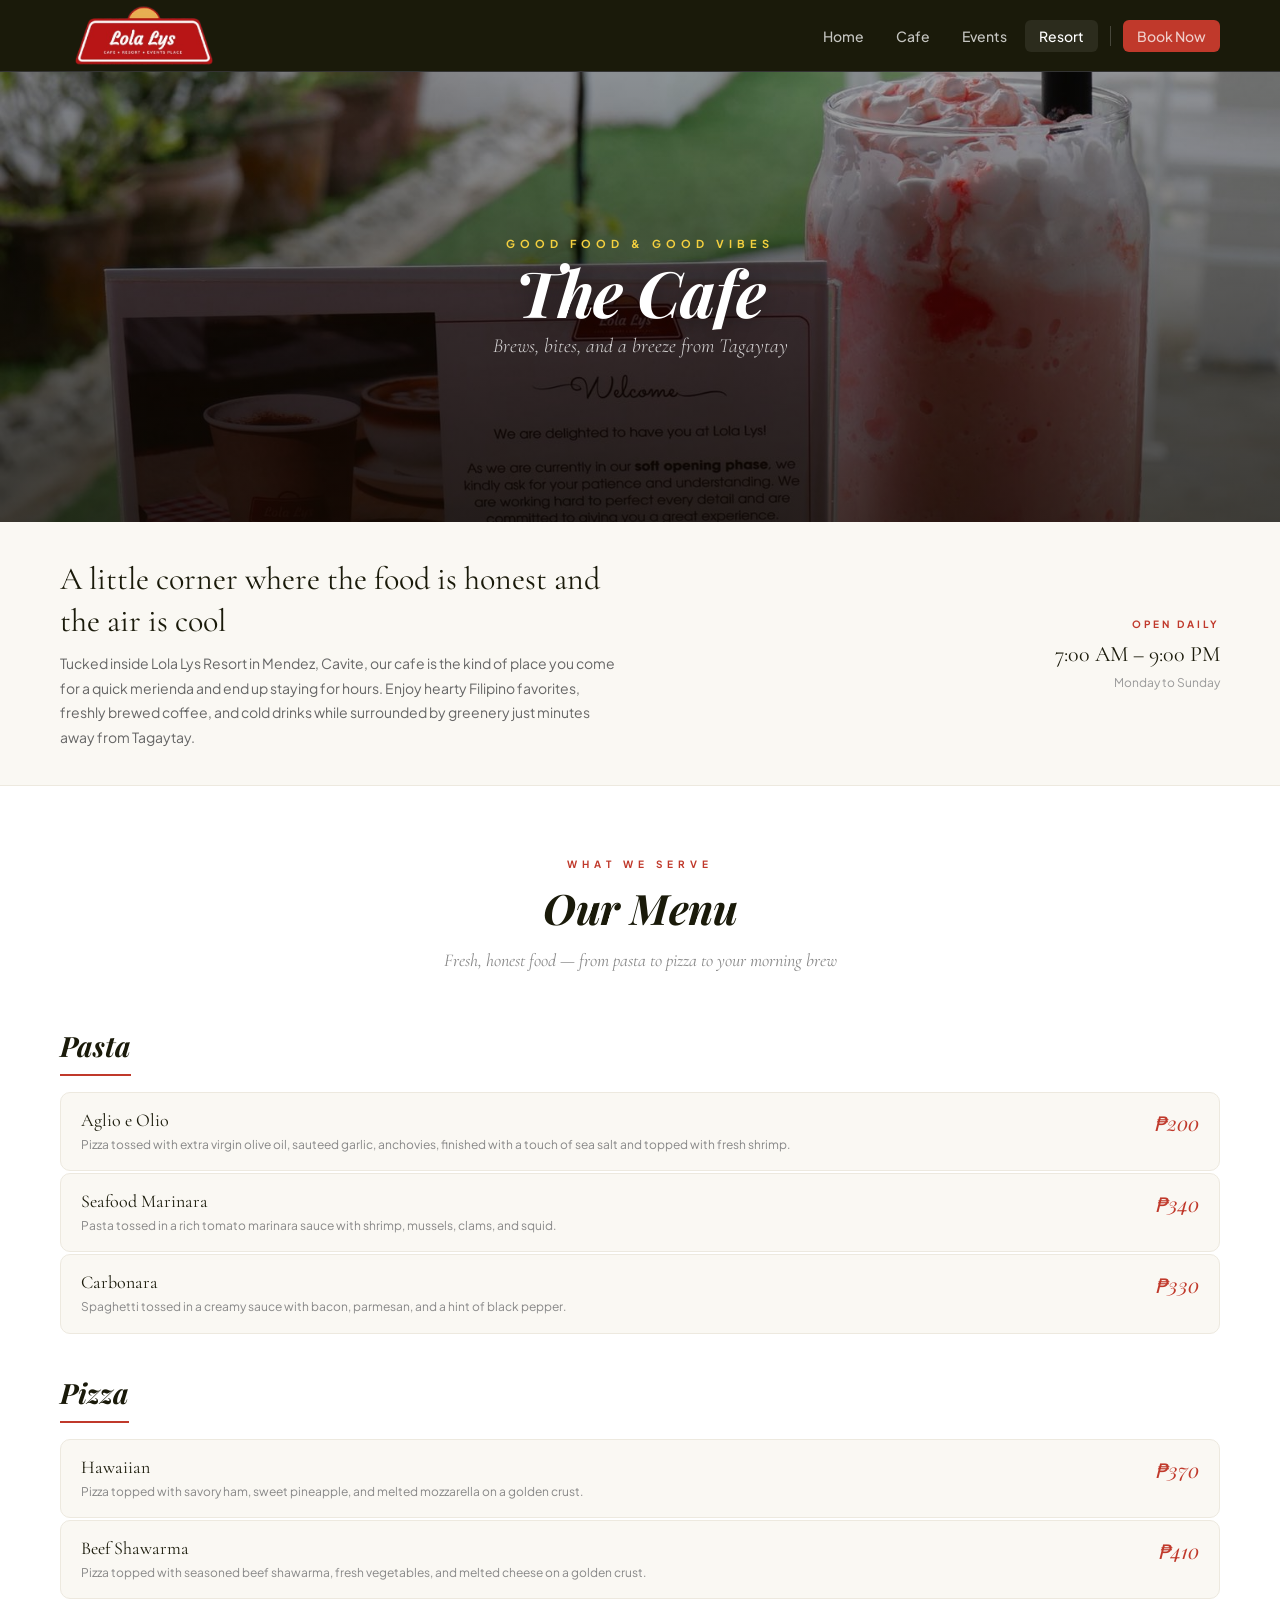
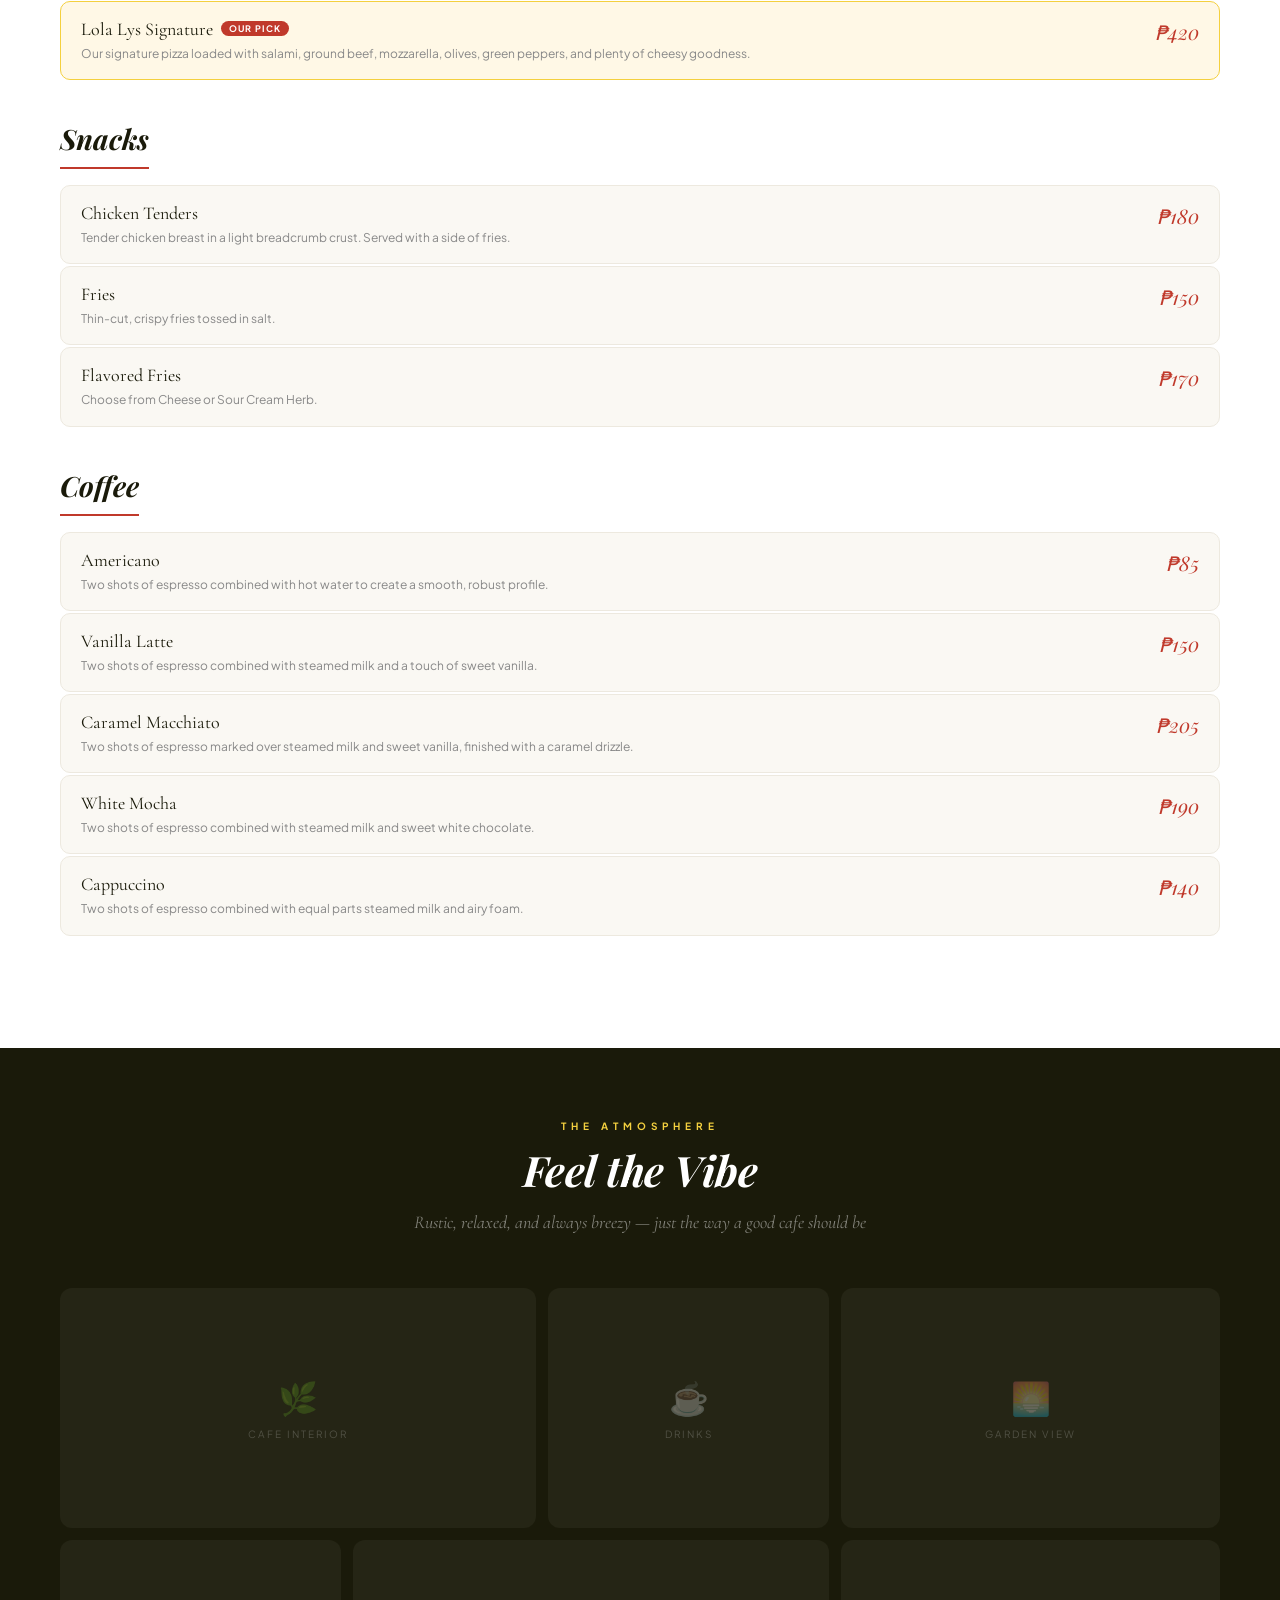
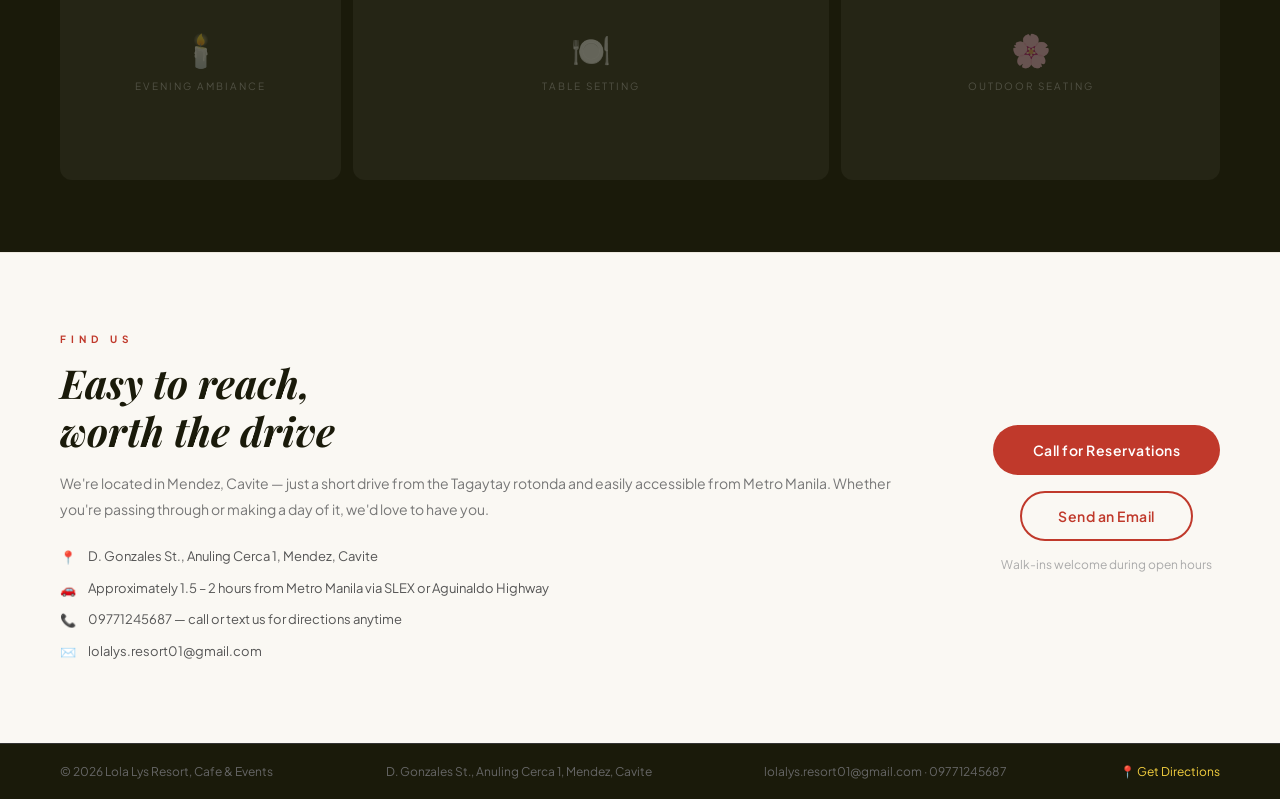
==== commit 12fc54b4: "Integrated cafe menu from JSON - dynamic menu" ====
--- a/cafe.html
+++ b/cafe.html
@@ -78,134 +78,11 @@
     <p class="section-desc">Fresh, honest food — from pasta to pizza to your morning brew</p>
   </div>
 
-  <!-- PASTA -->
-  <div class="menu-category">
-    <h3 class="menu-category-title">Pasta</h3>
-    <div class="menu-grid">
-      <div class="menu-item">
-        <div class="menu-item-info">
-          <h4 class="menu-item-name">Aglio e Olio</h4>
-          <p class="menu-item-desc">Pizza tossed with extra virgin olive oil, sauteed garlic, anchovies, finished with a touch of sea salt and topped with fresh shrimp.</p>
-        </div>
-        <span class="menu-item-price">₱200</span>
-      </div>
-      <div class="menu-item">
-        <div class="menu-item-info">
-          <h4 class="menu-item-name">Seafood Marinara</h4>
-          <p class="menu-item-desc">Pasta tossed in a rich tomato marinara sauce with shrimp, mussels, clams, and squid.</p>
-        </div>
-        <span class="menu-item-price">₱340</span>
-      </div>
-      <div class="menu-item">
-        <div class="menu-item-info">
-          <h4 class="menu-item-name">Carbonara</h4>
-          <p class="menu-item-desc">Spaghetti tossed in a creamy sauce with bacon, parmesan, and a hint of black pepper.</p>
-        </div>
-        <span class="menu-item-price">₱330</span>
-      </div>
-    </div>
-  </div>
-
-  <!-- PIZZA -->
-  <div class="menu-category">
-    <h3 class="menu-category-title">Pizza</h3>
-    <div class="menu-grid">
-      <div class="menu-item">
-        <div class="menu-item-info">
-          <h4 class="menu-item-name">Hawaiian</h4>
-          <p class="menu-item-desc">Pizza topped with savory ham, sweet pineapple, and melted mozzarella on a golden crust.</p>
-        </div>
-        <span class="menu-item-price">₱370</span>
-      </div>
-      <div class="menu-item">
-        <div class="menu-item-info">
-          <h4 class="menu-item-name">Beef Shawarma</h4>
-          <p class="menu-item-desc">Pizza topped with seasoned beef shawarma, fresh vegetables, and melted cheese on a golden crust.</p>
-        </div>
-        <span class="menu-item-price">₱410</span>
-      </div>
-      <div class="menu-item menu-item--featured">
-        <div class="menu-item-info">
-          <h4 class="menu-item-name">Lola Lys Signature <span class="menu-badge">Our Pick</span></h4>
-          <p class="menu-item-desc">Our signature pizza loaded with salami, ground beef, mozzarella, olives, green peppers, and plenty of cheesy goodness.</p>
-        </div>
-        <span class="menu-item-price">₱420</span>
-      </div>
-    </div>
-  </div>
-
-  <!-- SNACKS -->
-  <div class="menu-category">
-    <h3 class="menu-category-title">Snacks</h3>
-    <div class="menu-grid">
-      <div class="menu-item">
-        <div class="menu-item-info">
-          <h4 class="menu-item-name">Chicken Tenders</h4>
-          <p class="menu-item-desc">Tender chicken breast in a light breadcrumb crust. Served with a side of fries.</p>
-        </div>
-        <span class="menu-item-price">₱180</span>
-      </div>
-      <div class="menu-item">
-        <div class="menu-item-info">
-          <h4 class="menu-item-name">Fries</h4>
-          <p class="menu-item-desc">Thin-cut, crispy fries tossed in salt.</p>
-        </div>
-        <span class="menu-item-price">₱150</span>
-      </div>
-      <div class="menu-item">
-        <div class="menu-item-info">
-          <h4 class="menu-item-name">Flavored Fries</h4>
-          <p class="menu-item-desc">Choose from Cheese or Sour Cream Herb.</p>
-        </div>
-        <span class="menu-item-price">₱170</span>
-      </div>
-    </div>
-  </div>
-
-  <!-- COFFEE -->
-  <div class="menu-category">
-    <h3 class="menu-category-title">Coffee</h3>
-    <div class="menu-grid">
-      <div class="menu-item">
-        <div class="menu-item-info">
-          <h4 class="menu-item-name">Americano <span class="menu-tag">Hot / Iced</span></h4>
-          <p class="menu-item-desc">Two shots of espresso combined with hot water to create a smooth, robust profile.</p>
-        </div>
-        <span class="menu-item-price">₱85</span>
-      </div>
-      <div class="menu-item">
-        <div class="menu-item-info">
-          <h4 class="menu-item-name">Vanilla Latte <span class="menu-tag">Hot / Iced</span></h4>
-          <p class="menu-item-desc">Two shots of espresso combined with steamed milk and a touch of sweet vanilla.</p>
-        </div>
-        <span class="menu-item-price">₱150</span>
-      </div>
-      <div class="menu-item">
-        <div class="menu-item-info">
-          <h4 class="menu-item-name">Caramel Macchiato <span class="menu-tag">Hot / Iced</span></h4>
-          <p class="menu-item-desc">Two shots of espresso marked over steamed milk and sweet vanilla, finished with a caramel drizzle.</p>
-        </div>
-        <span class="menu-item-price">₱205</span>
-      </div>
-      <div class="menu-item">
-        <div class="menu-item-info">
-          <h4 class="menu-item-name">White Mocha <span class="menu-tag">Hot / Iced</span></h4>
-          <p class="menu-item-desc">Two shots of espresso combined with steamed milk and sweet white chocolate.</p>
-        </div>
-        <span class="menu-item-price">₱190</span>
-      </div>
-      <div class="menu-item">
-        <div class="menu-item-info">
-          <h4 class="menu-item-name">Cappuccino <span class="menu-tag">Hot</span></h4>
-          <p class="menu-item-desc">Two shots of espresso combined with equal parts steamed milk and airy foam.</p>
-        </div>
-        <span class="menu-item-price">₱140</span>
-      </div>
-    </div>
+  <div id="menu-container">
+    <!-- Menu categories will load here from data.json -->
   </div>
 
 </section>
-  
 
   <!-- AMBIANCE GALLERY -->
   <section class="gallery-section">
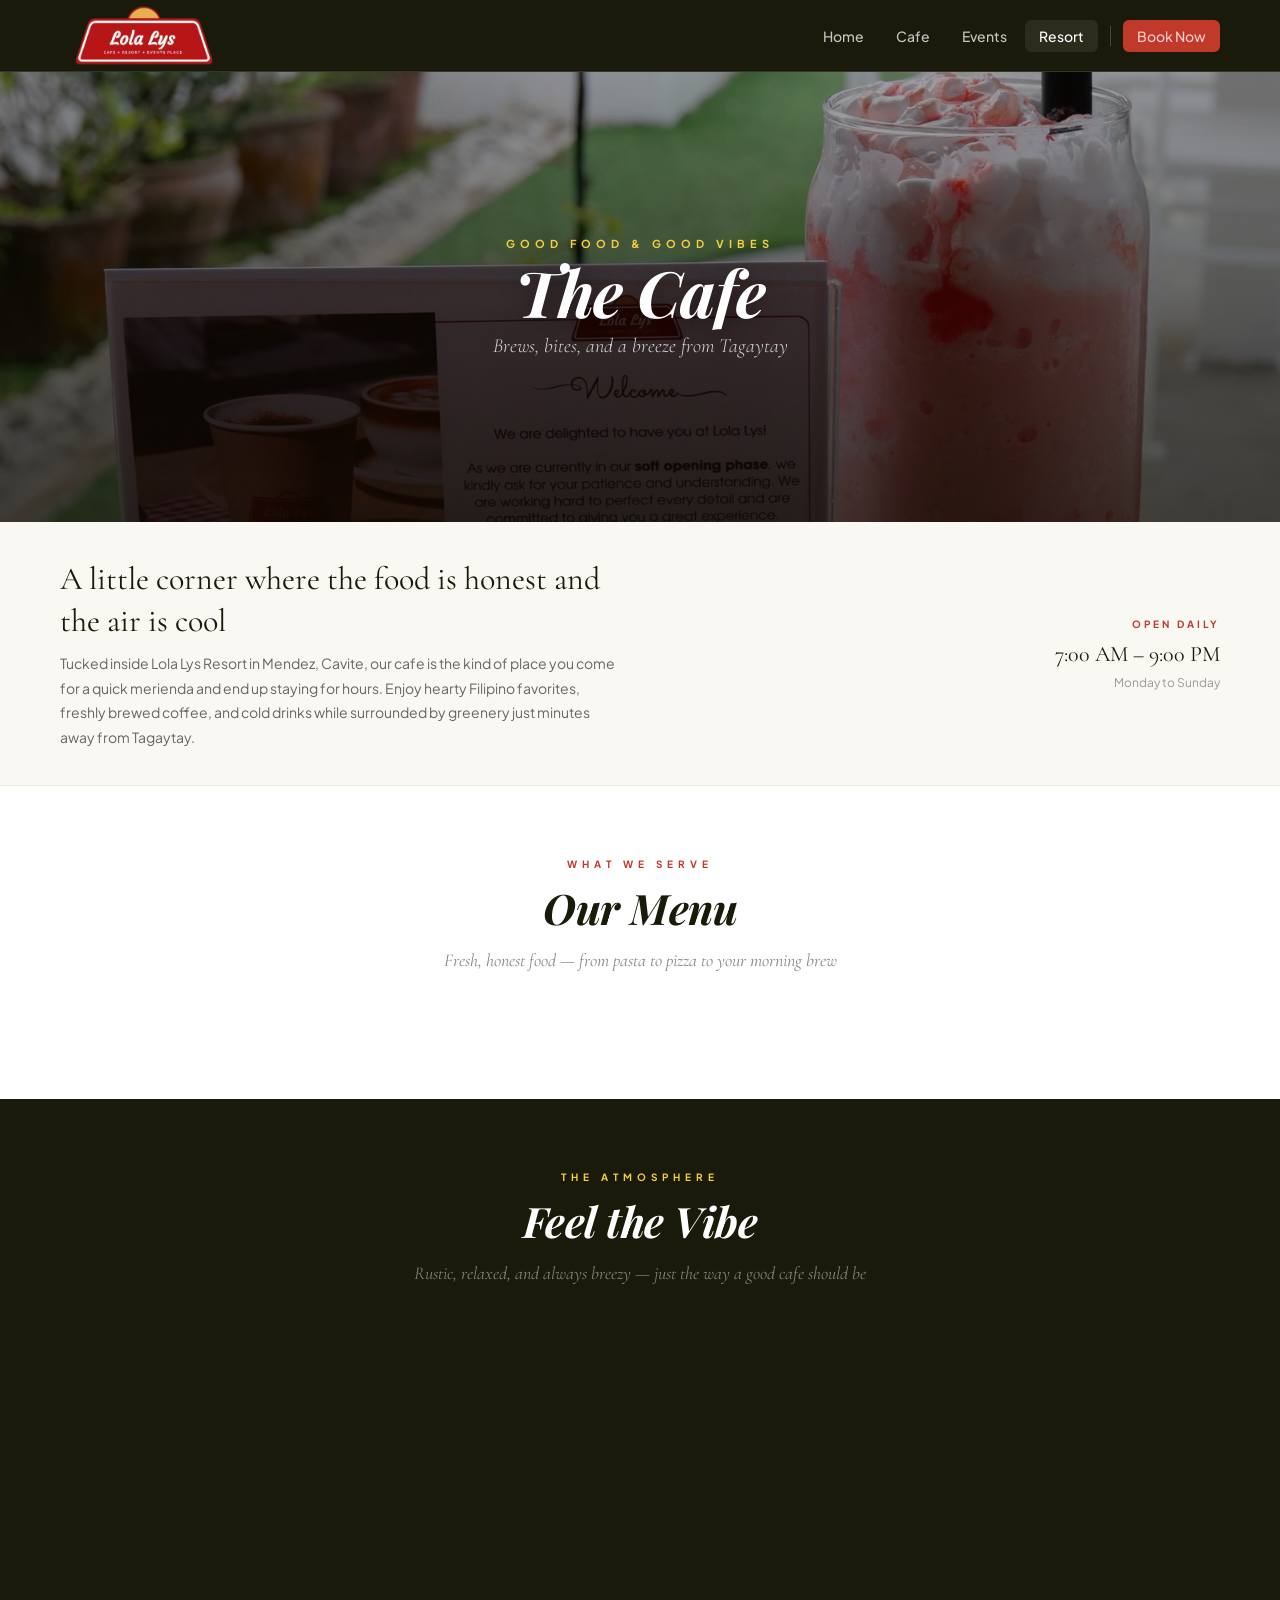
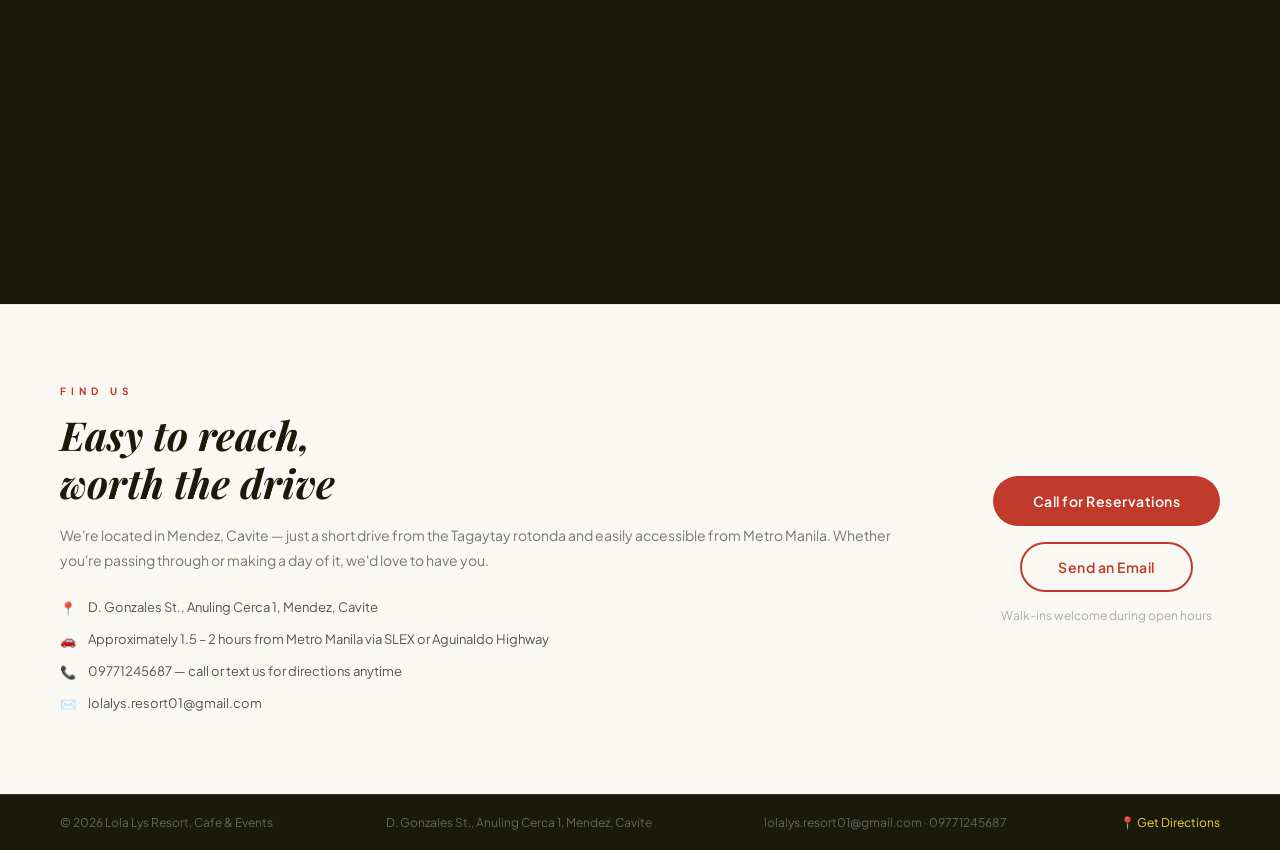
==== commit 214563a1: "Integrated galleries from JSON - fully dynamic gallery system" ====
--- a/cafe.html
+++ b/cafe.html
@@ -85,21 +85,16 @@
 </section>
 
   <!-- AMBIANCE GALLERY -->
-  <section class="gallery-section">
-    <div class="section-header">
-      <span class="section-eyebrow">The Atmosphere</span>
-      <h2 class="section-title">Feel the Vibe</h2>
-      <p class="section-desc">Rustic, relaxed, and always breezy — just the way a good cafe should be</p>
-    </div>
-    <div class="gallery-grid">
-      <div class="gallery-item"><div class="gallery-placeholder"><span>🌿</span><p>Cafe interior</p></div></div>
-      <div class="gallery-item"><div class="gallery-placeholder"><span>☕</span><p>Drinks</p></div></div>
-      <div class="gallery-item"><div class="gallery-placeholder"><span>🌅</span><p>Garden view</p></div></div>
-      <div class="gallery-item"><div class="gallery-placeholder"><span>🕯️</span><p>Evening ambiance</p></div></div>
-      <div class="gallery-item"><div class="gallery-placeholder"><span>🍽️</span><p>Table setting</p></div></div>
-      <div class="gallery-item"><div class="gallery-placeholder"><span>🌸</span><p>Outdoor seating</p></div></div>
-    </div>
-  </section>
+<section class="gallery-section">
+  <div class="section-header">
+    <span class="section-eyebrow">The Atmosphere</span>
+    <h2 class="section-title">Feel the Vibe</h2>
+    <p class="section-desc">Rustic, relaxed, and always breezy — just the way a good cafe should be</p>
+  </div>
+  <div id="cafe-gallery-container" class="gallery-grid">
+    <!-- Cafe gallery will load here from data.json -->
+  </div>
+</section>
 
   <!-- DIRECTIONS CTA -->
   <section class="directions-section">
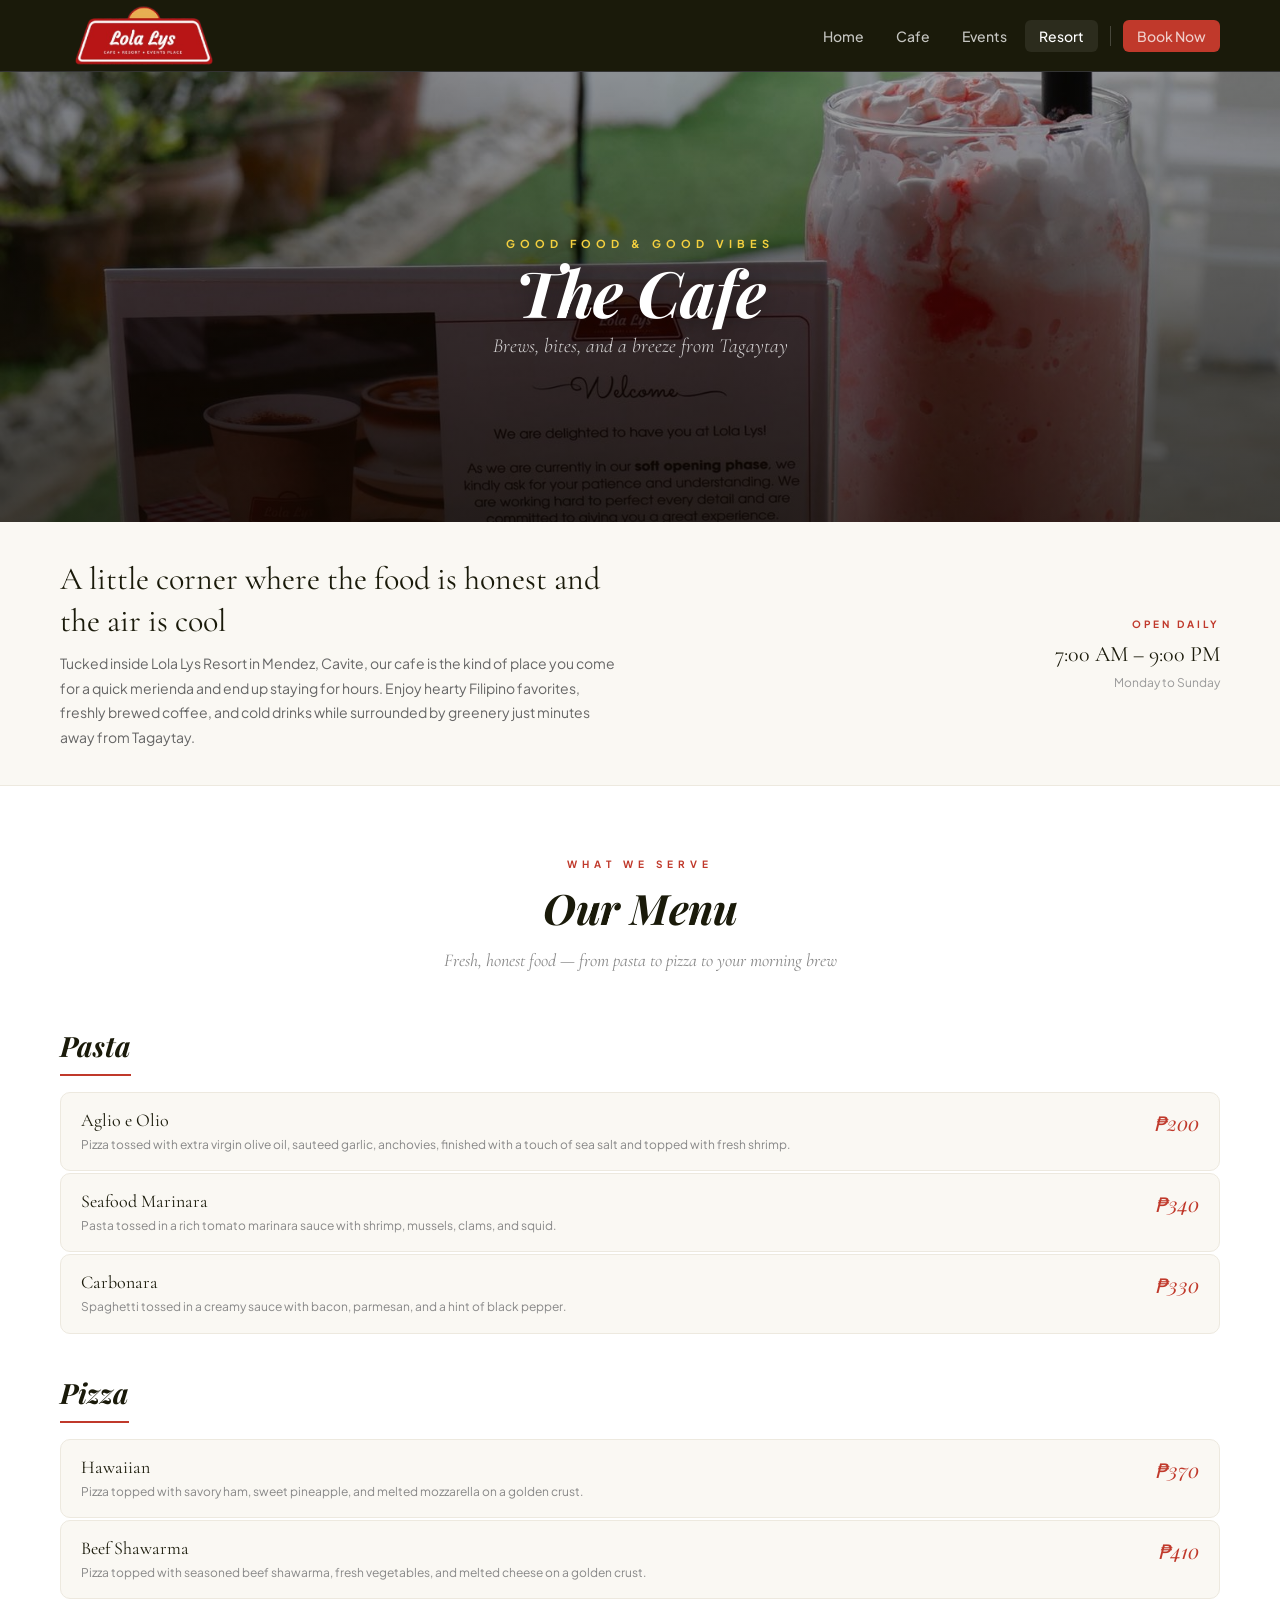
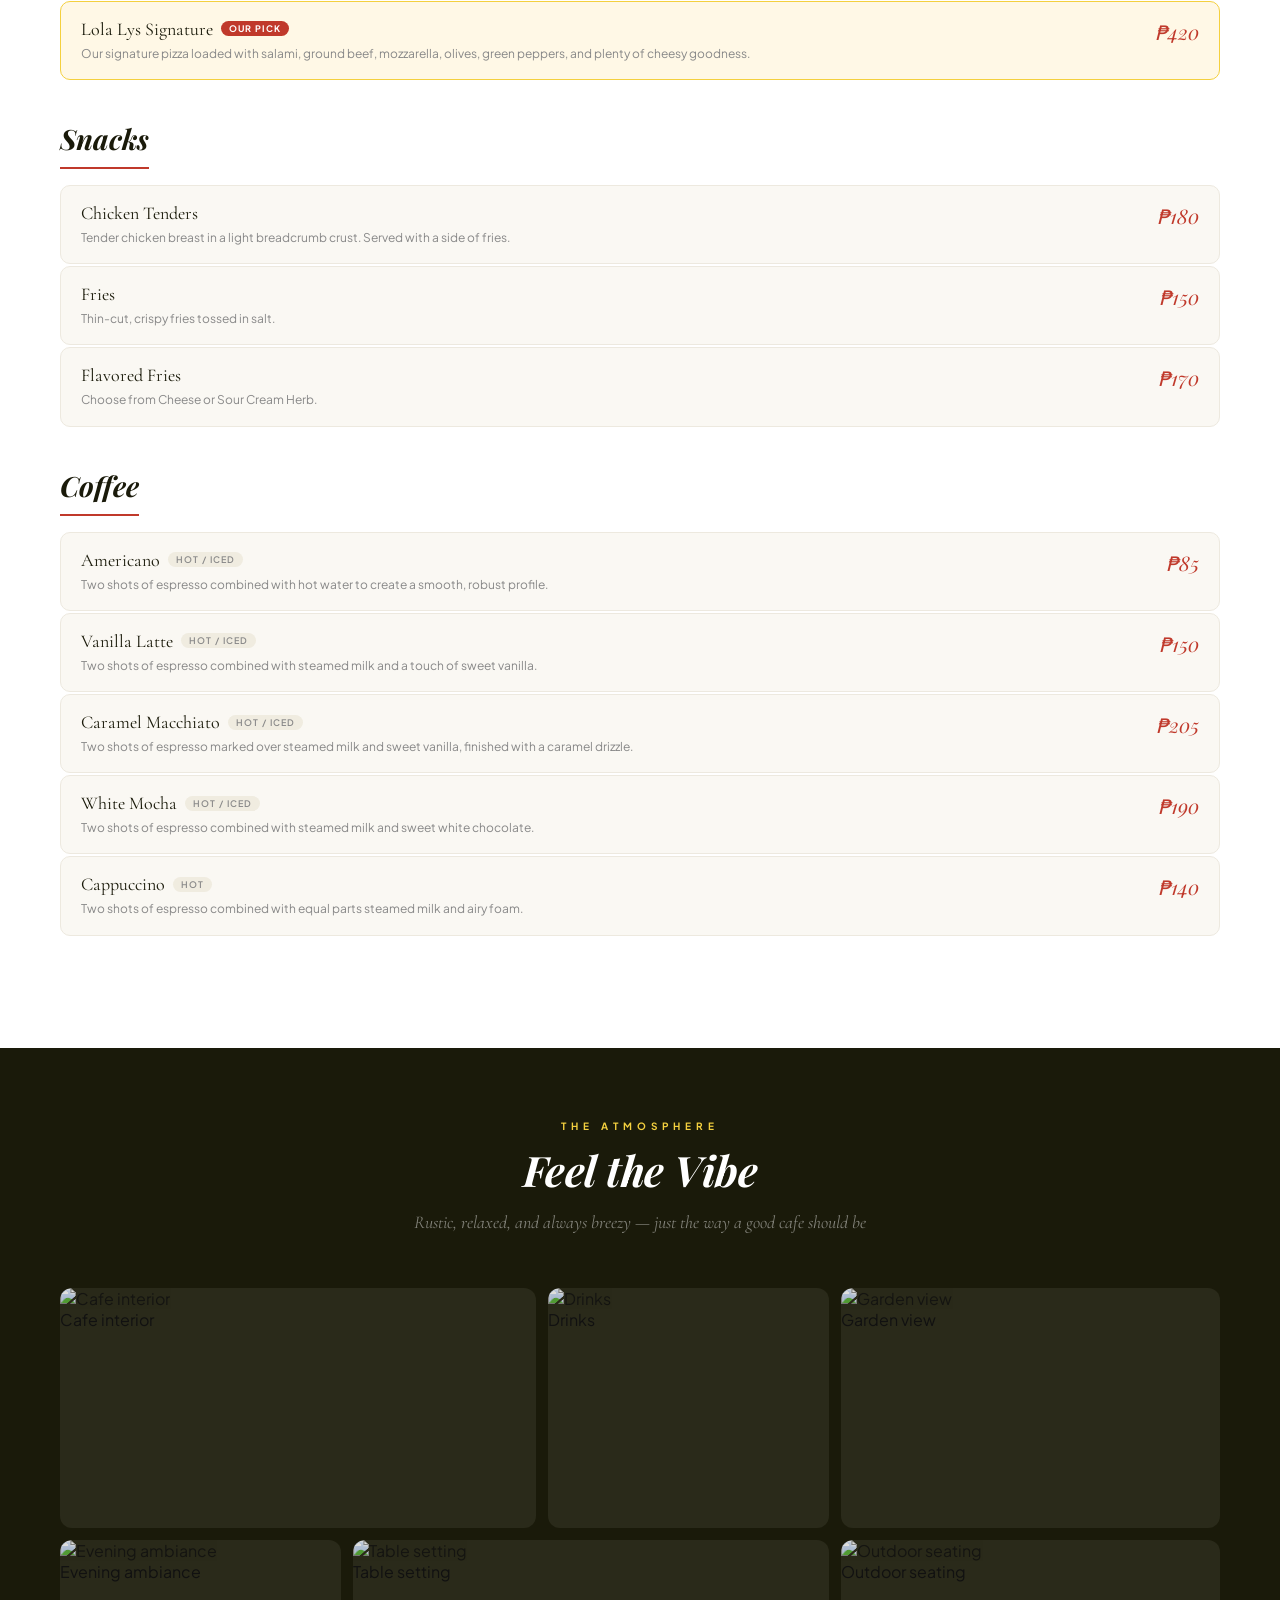
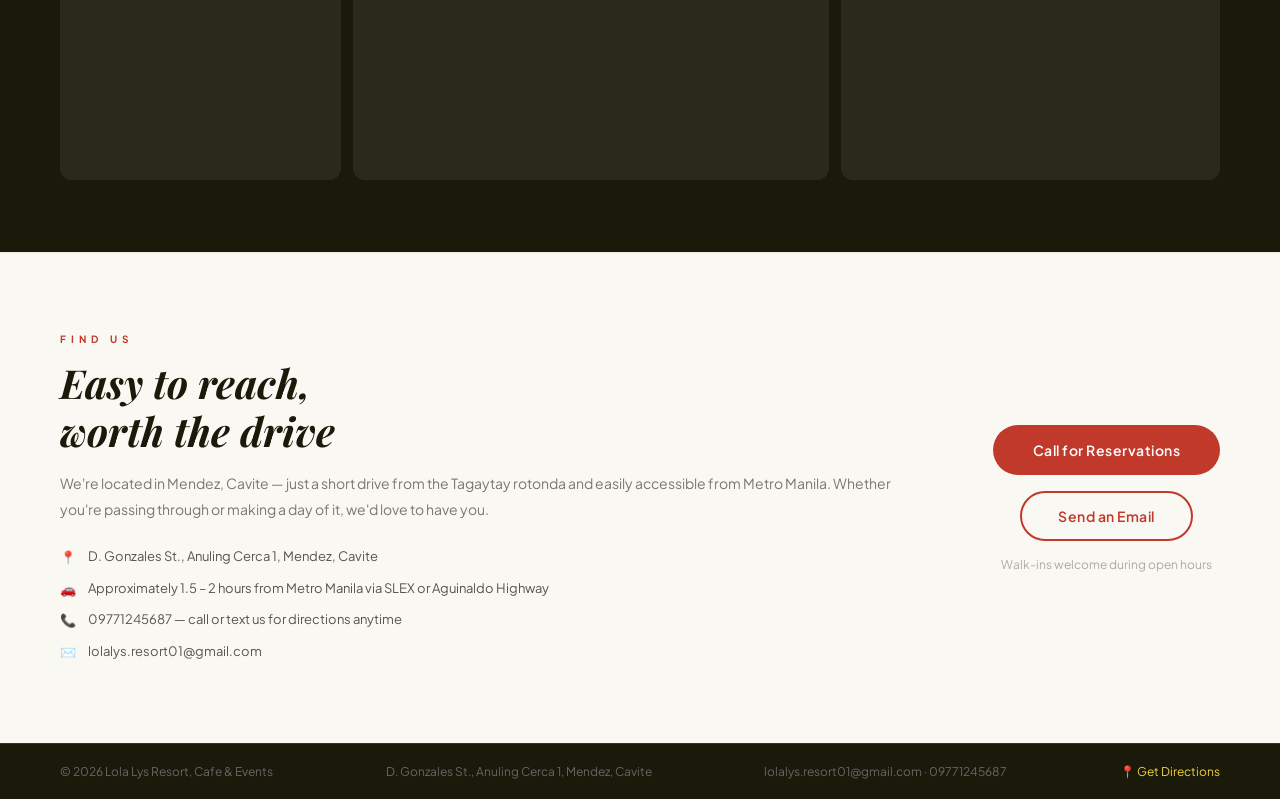
==== commit af54f6ca: "AdminPage" ====
--- a/cafe.html
+++ b/cafe.html
@@ -10,6 +10,7 @@
   <link rel="stylesheet" href="style.css">
   <!-- FAVICON -->
 <link rel="icon" type="image/x-icon" href="favicon.ico">
+<script src="https://identity.netlify.com/v1/netlify-identity-widget.js"></script>
   
 </head>
 <body>
--- a/style.css
+++ b/style.css
@@ -595,6 +595,7 @@
   overflow: hidden;
   position: relative;
   background: #2a2a1a;
+  min-height: 240px;
 }
 .gallery-item:nth-child(1) { grid-column: 1 / 6; grid-row: 1 / 2; }
 .gallery-item:nth-child(2) { grid-column: 6 / 9; grid-row: 1 / 2; }
@@ -1318,6 +1319,7 @@
   border-radius: 16px;
   overflow: hidden;
   background: #252515;
+  min-height: 320px;
 }
 .events-gallery-item--large {
   grid-column: 1 / 2;
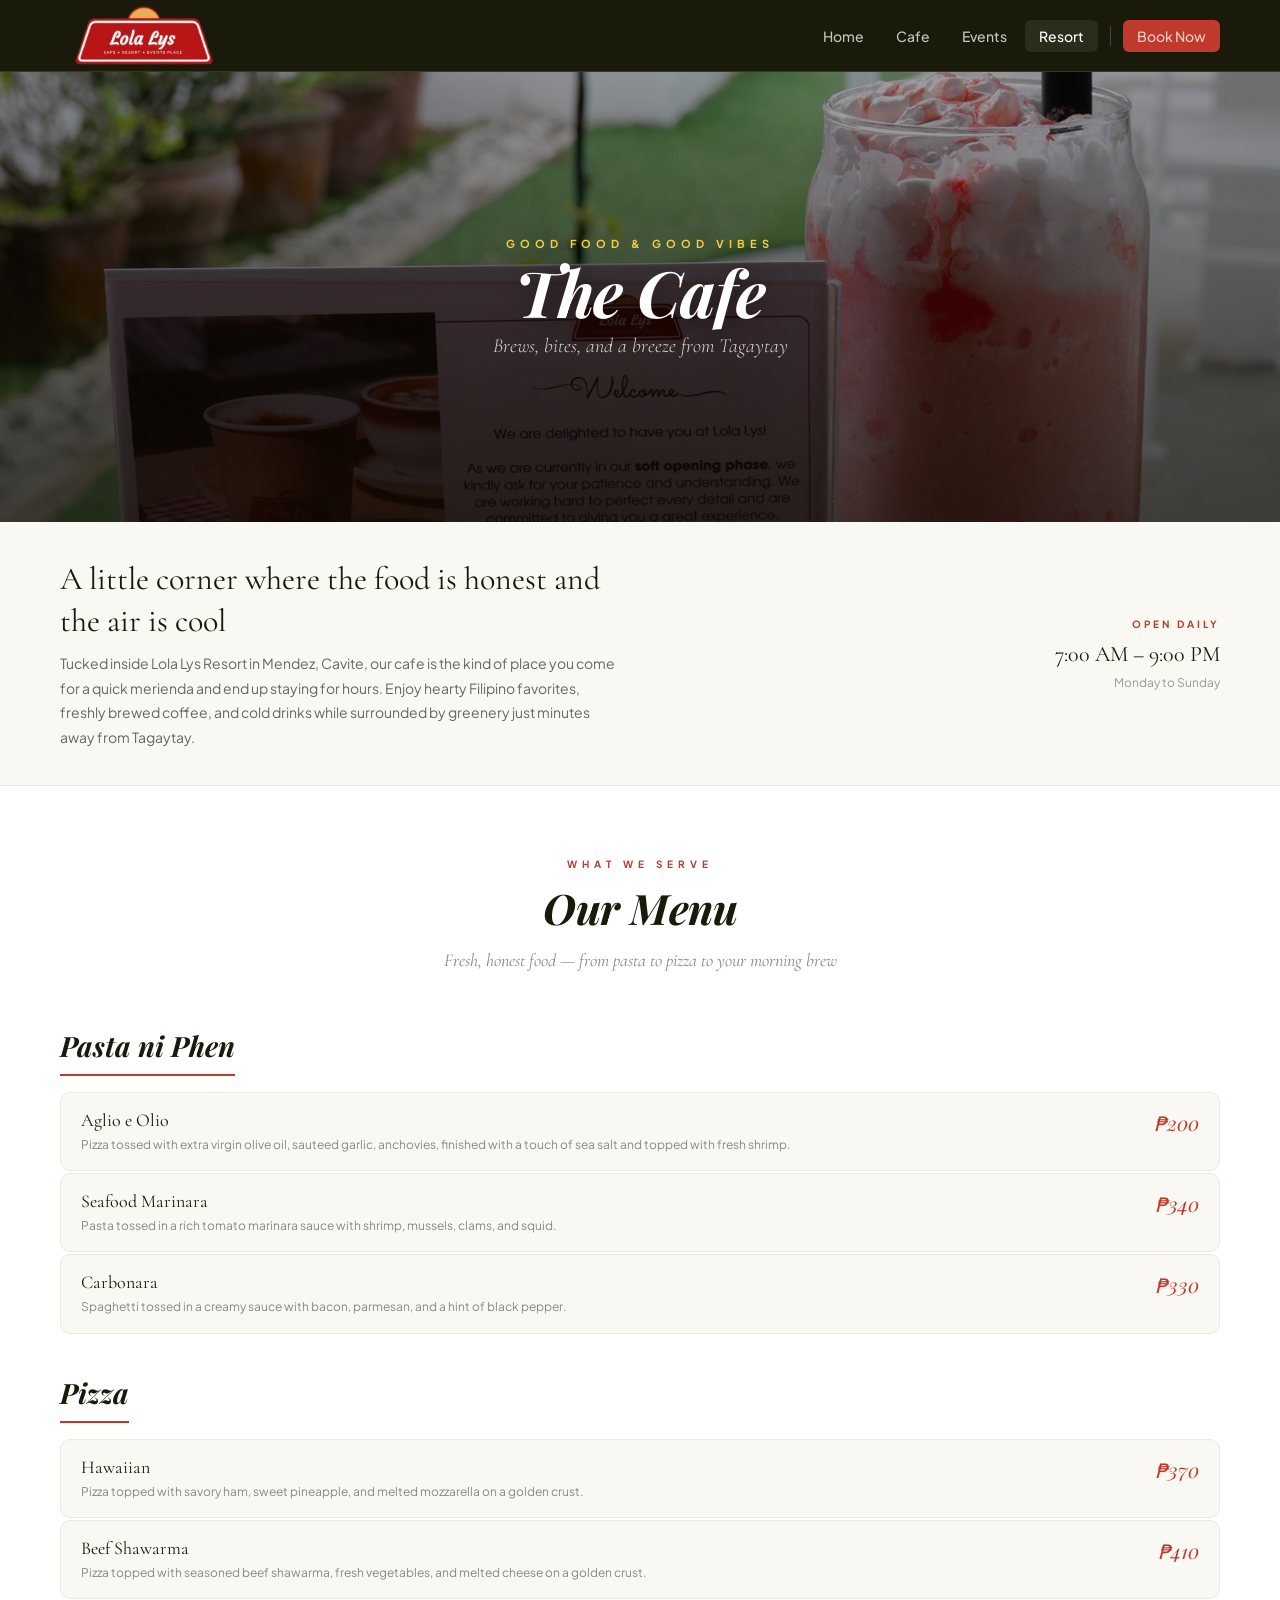
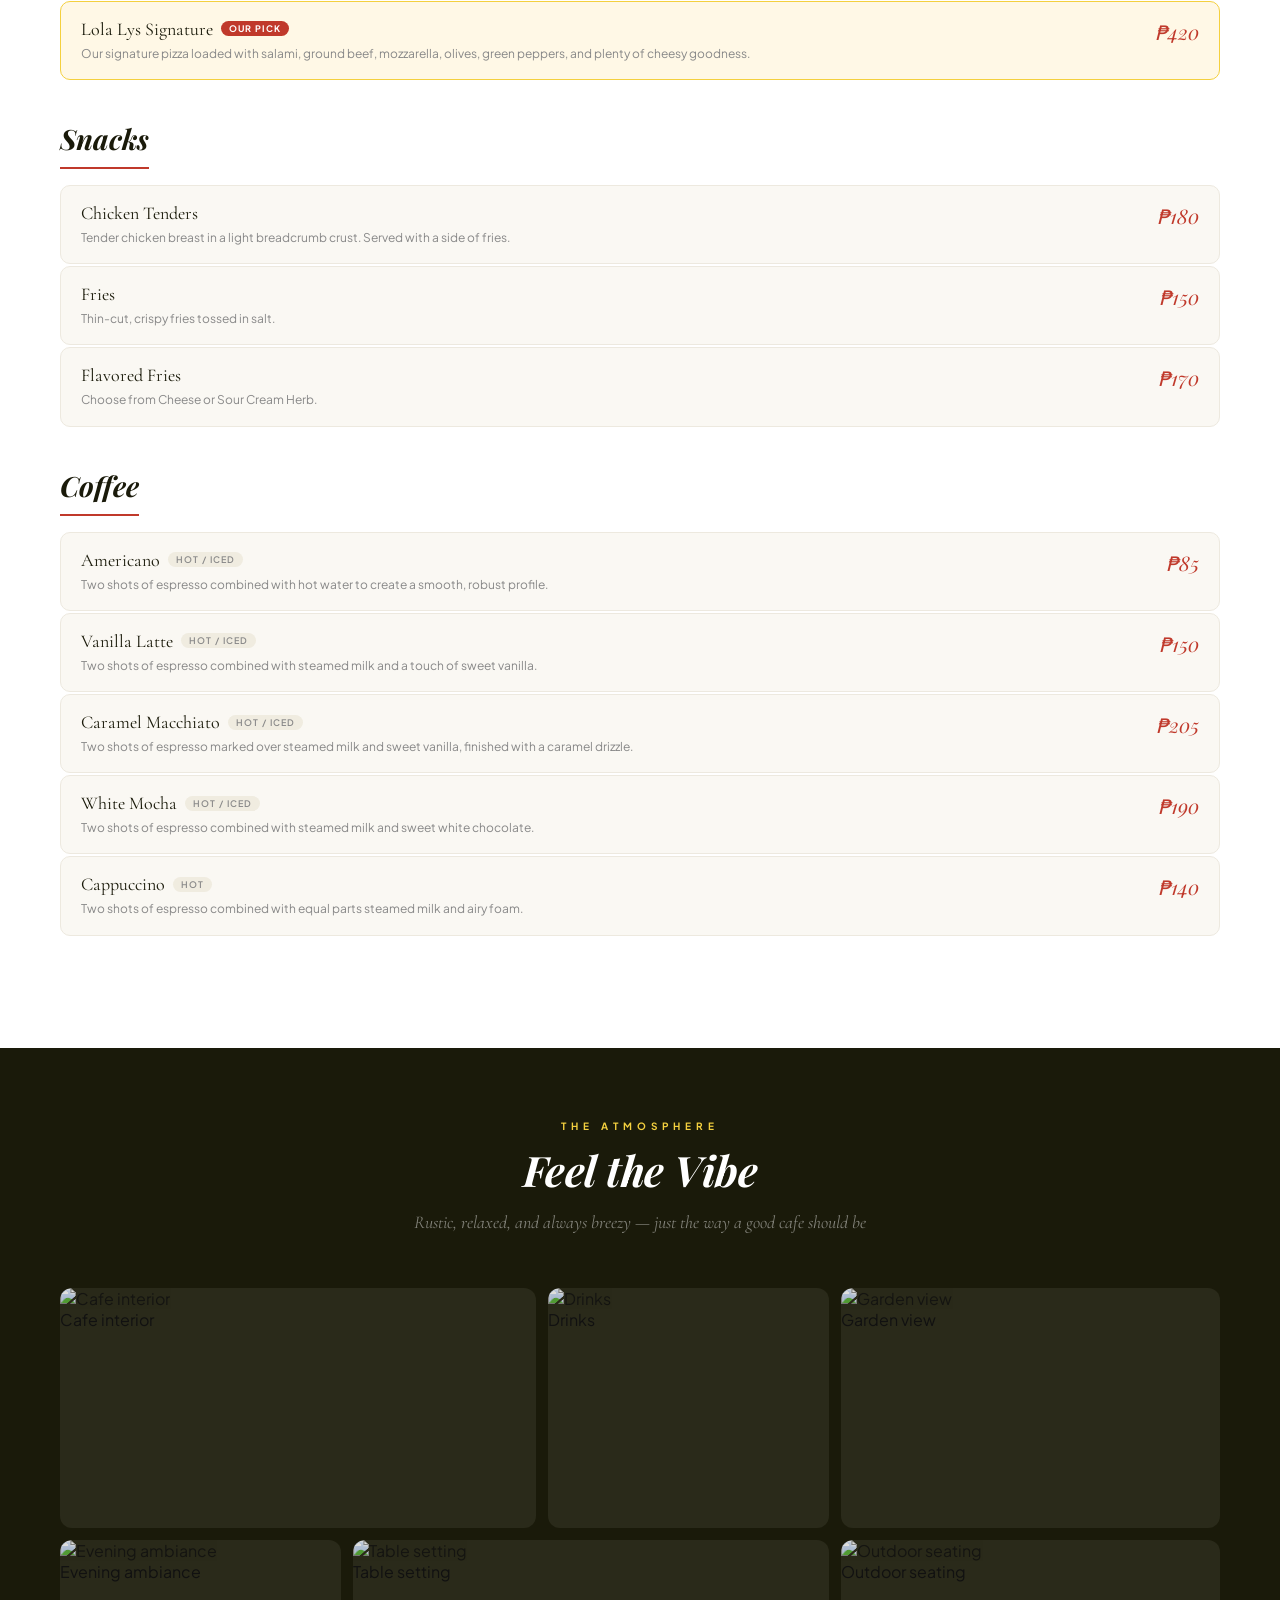
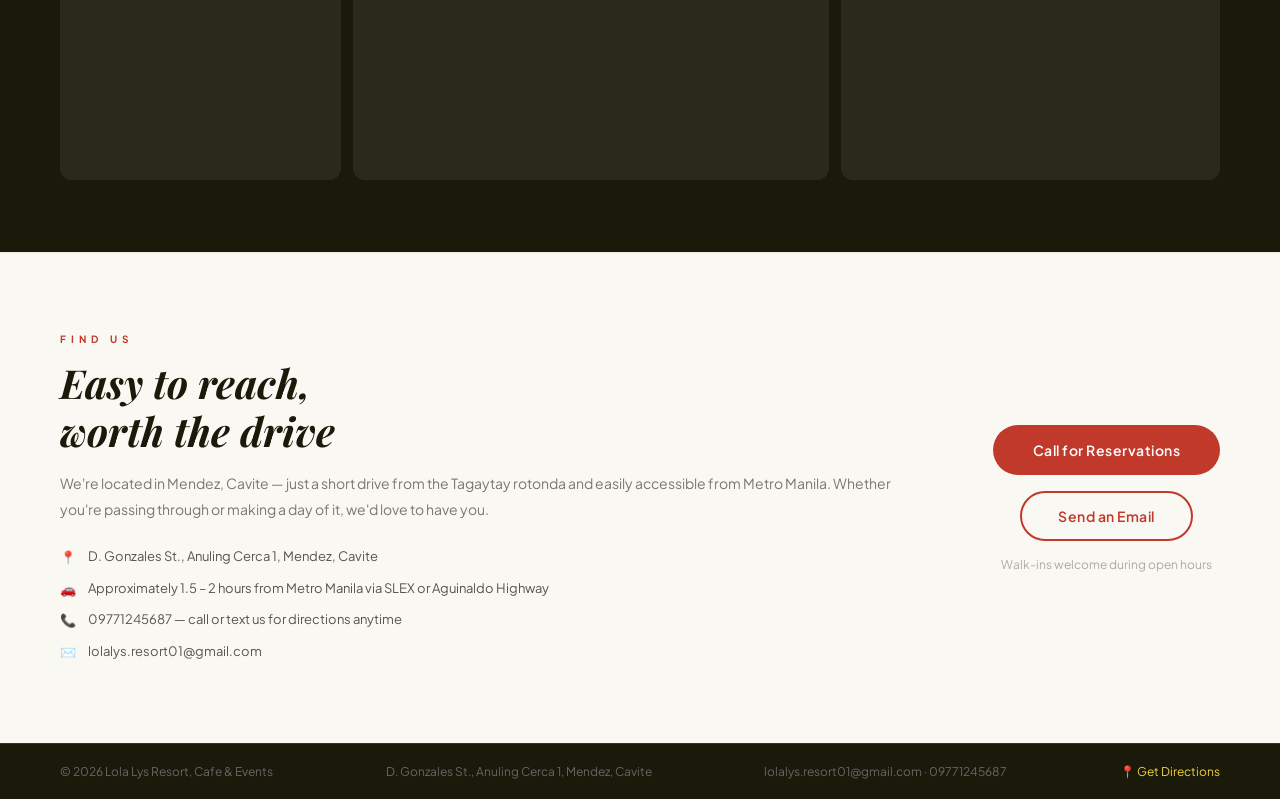
==== commit 6fcdd042: "changedFB link" ====
--- a/cafe.html
+++ b/cafe.html
@@ -28,14 +28,14 @@
     <a href="events.html">Events</a>
     <a href="resort.html" class="active">Resort</a>
     <div class="nav-divider"></div>
-    <a href="https://m.me/61556536748909" target="_blank" class="nav-btn">Book Now</a>
+    <a href="https://m.me/Estoce123?ref=website_booknow" target="_blank" class="nav-btn">Book Now</a>
   </div>
   <button class="hamburger" id="hamburger" aria-label="Open menu">
     <span></span>
     <span></span>
     <span></span>
   </button>
-  <div class="mobile-menu" id="mobileMenu">
+  <div class="mobile-menu" id="mobileMenu">href="https://m.me/Estoce123?ref=website_booknow"
     <a href="index.html">Home</a>
     <a href="cafe.html">Cafe</a>
     <a href="events.html">Events</a>
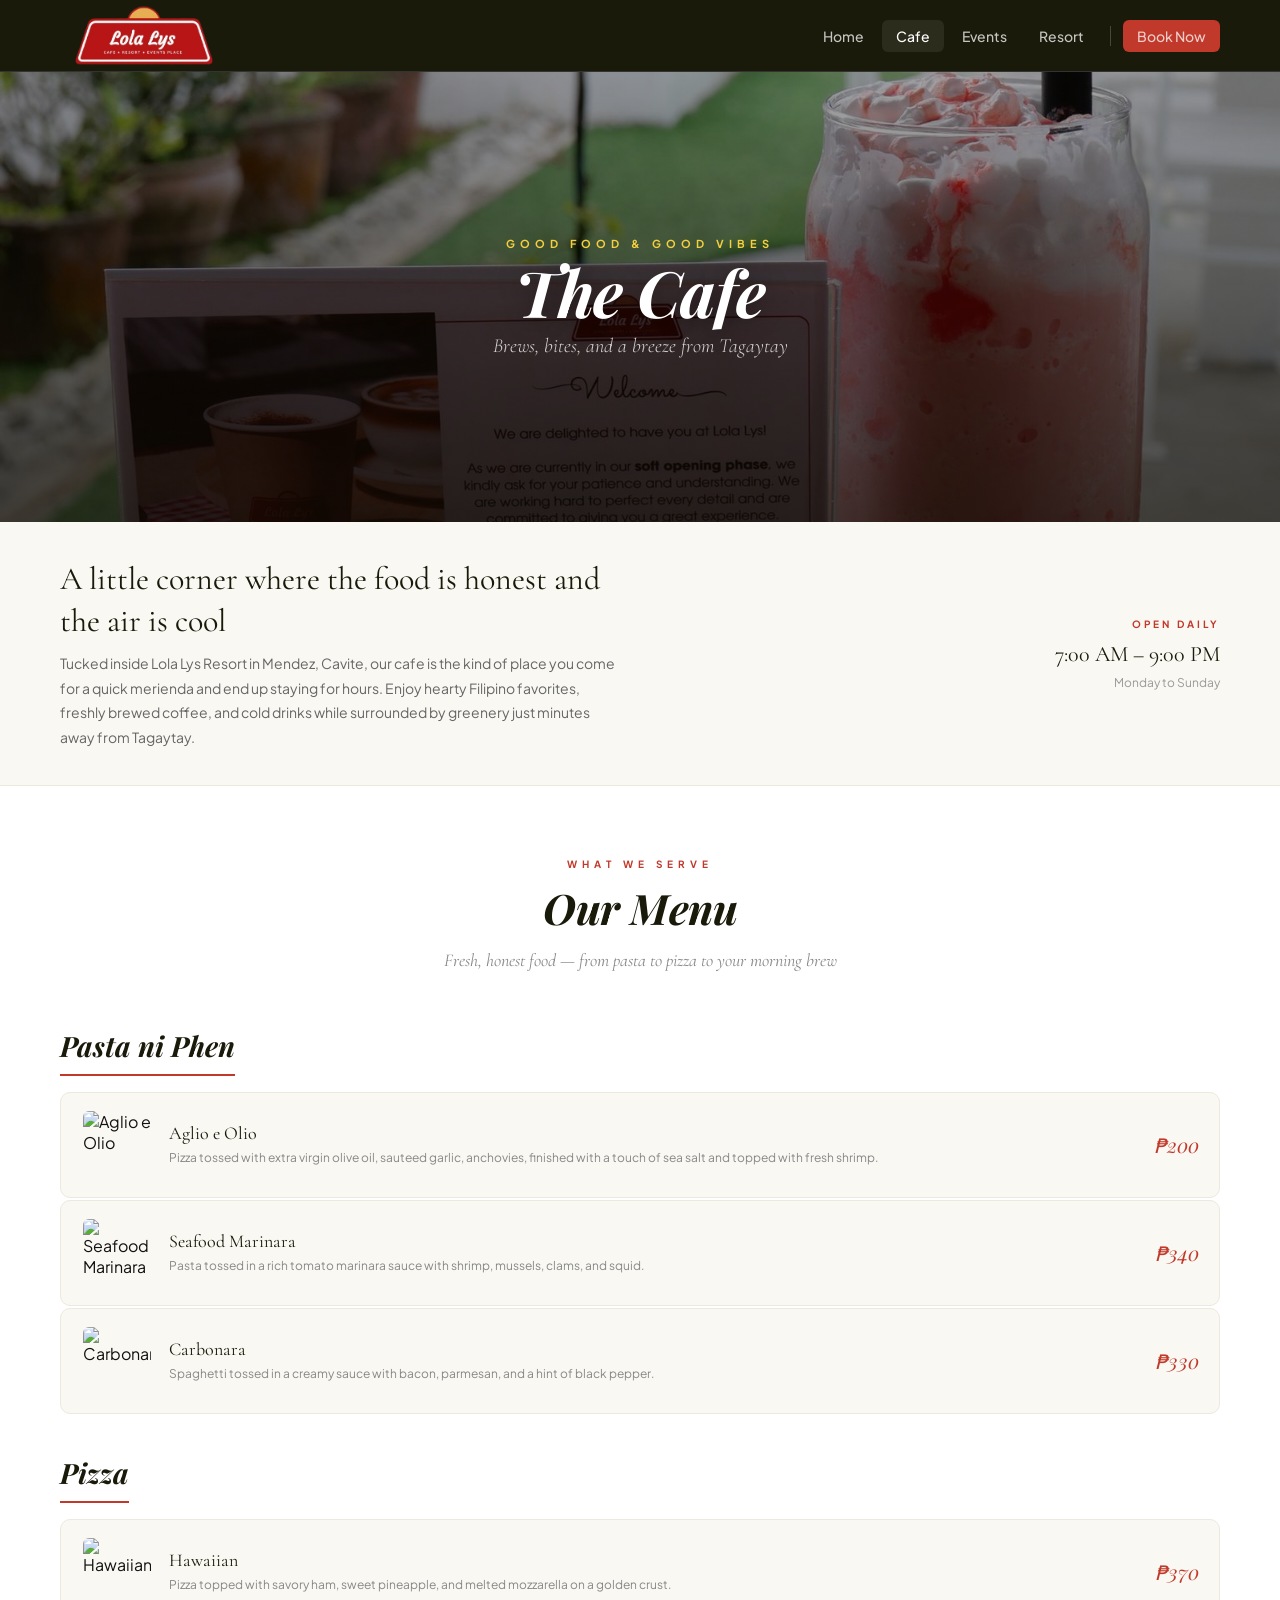
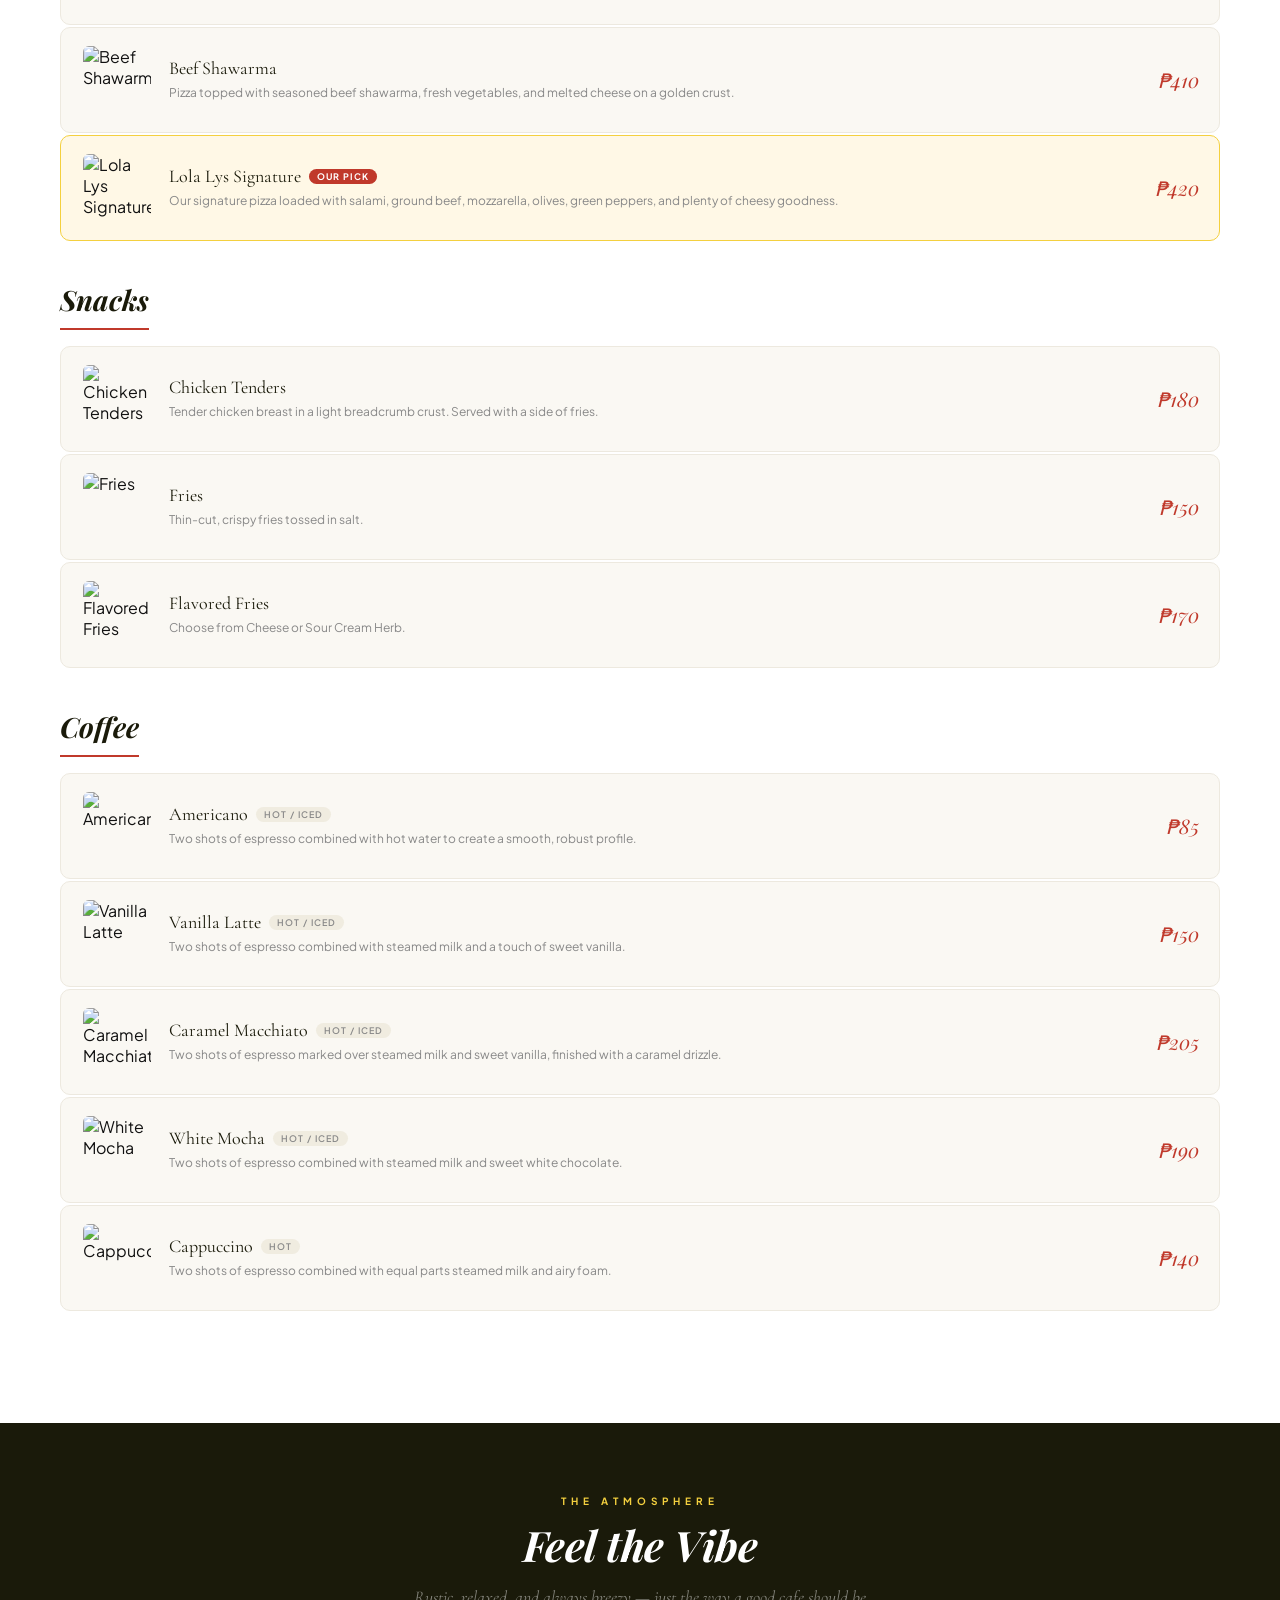
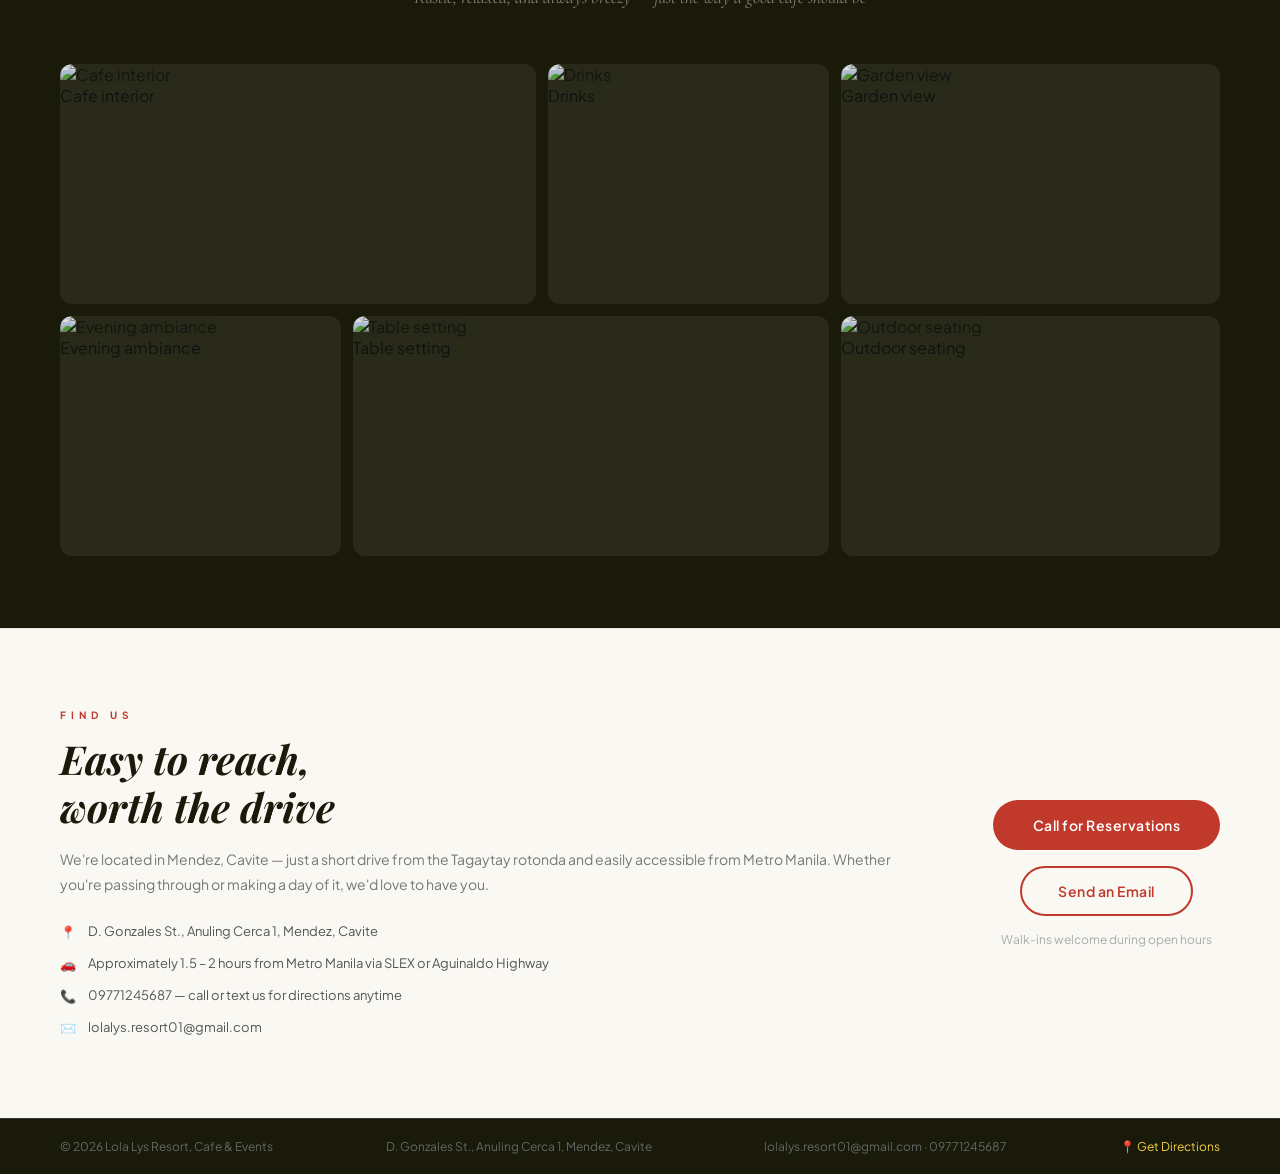
==== commit 951fda5d: "Added lightbox, menu thumbnails, removed Netlify scripts" ====
--- a/cafe.html
+++ b/cafe.html
@@ -8,41 +8,38 @@
   <link rel="preconnect" href="https://fonts.gstatic.com" crossorigin>
   <link href="https://fonts.googleapis.com/css2?family=Playfair+Display:ital,wght@1,700&family=Plus+Jakarta+Sans:wght@400;500;600;700&family=Cormorant+Garamond:ital,wght@0,300;0,400;1,300;1,400&display=swap" rel="stylesheet">
   <link rel="stylesheet" href="style.css">
-  <!-- FAVICON -->
-<link rel="icon" type="image/x-icon" href="favicon.ico">
-<script src="https://identity.netlify.com/v1/netlify-identity-widget.js"></script>
-  
+  <link rel="icon" type="image/png" href="favicon-32x32.png" sizes="32x32">
 </head>
 <body>
 
   <!-- NAVBAR -->
- <nav class="navbar">
-  <div class="nav-logo">
-    <a href="index.html">
-      <img src="images/logo/logo.png" alt="Lola Lys" class="logo">
-    </a>
-  </div>
-  <div class="nav-right">
-    <a href="index.html">Home</a>
-    <a href="cafe.html">Cafe</a>
-    <a href="events.html">Events</a>
-    <a href="resort.html" class="active">Resort</a>
-    <div class="nav-divider"></div>
-    <a href="https://m.me/Estoce123?ref=website_booknow" target="_blank" class="nav-btn">Book Now</a>
-  </div>
-  <button class="hamburger" id="hamburger" aria-label="Open menu">
-    <span></span>
-    <span></span>
-    <span></span>
-  </button>
-  <div class="mobile-menu" id="mobileMenu">href="https://m.me/Estoce123?ref=website_booknow"
-    <a href="index.html">Home</a>
-    <a href="cafe.html">Cafe</a>
-    <a href="events.html">Events</a>
-    <a href="resort.html">Resort</a>
-    <a href="https://m.me/61556536748909" target="_blank" class="mobile-menu-btn">Book Now</a>
-  </div>
-</nav>
+  <nav class="navbar">
+    <div class="nav-logo">
+      <a href="index.html">
+        <img src="images/logo/logo.png" alt="Lola Lys" class="logo">
+      </a>
+    </div>
+    <div class="nav-right">
+      <a href="index.html">Home</a>
+      <a href="cafe.html" class="active">Cafe</a>
+      <a href="events.html">Events</a>
+      <a href="resort.html">Resort</a>
+      <div class="nav-divider"></div>
+      <a href="https://m.me/Estoce123?ref=website_booknow" target="_blank" class="nav-btn">Book Now</a>
+    </div>
+    <button class="hamburger" id="hamburger" aria-label="Open menu">
+      <span></span>
+      <span></span>
+      <span></span>
+    </button>
+    <div class="mobile-menu" id="mobileMenu">
+      <a href="index.html">Home</a>
+      <a href="cafe.html">Cafe</a>
+      <a href="events.html">Events</a>
+      <a href="resort.html">Resort</a>
+      <a href="https://m.me/Estoce123?ref=website_booknow" target="_blank" class="mobile-menu-btn">Book Now</a>
+    </div>
+  </nav>
 
   <!-- CAFE HERO BANNER -->
   <section class="cafe-hero">
@@ -71,31 +68,29 @@
     </div>
   </div>
 
-<!-- MENU SECTION -->
-<section class="dishes-section">
-  <div class="section-header">
-    <span class="section-eyebrow">What we serve</span>
-    <h2 class="section-title">Our Menu</h2>
-    <p class="section-desc">Fresh, honest food — from pasta to pizza to your morning brew</p>
-  </div>
-
-  <div id="menu-container">
-    <!-- Menu categories will load here from data.json -->
-  </div>
-
-</section>
+  <!-- MENU SECTION -->
+  <section class="dishes-section">
+    <div class="section-header">
+      <span class="section-eyebrow">What we serve</span>
+      <h2 class="section-title">Our Menu</h2>
+      <p class="section-desc">Fresh, honest food — from pasta to pizza to your morning brew</p>
+    </div>
+    <div id="menu-container">
+      <!-- Menu categories will load here from cafe-menu.json -->
+    </div>
+  </section>
 
   <!-- AMBIANCE GALLERY -->
-<section class="gallery-section">
-  <div class="section-header">
-    <span class="section-eyebrow">The Atmosphere</span>
-    <h2 class="section-title">Feel the Vibe</h2>
-    <p class="section-desc">Rustic, relaxed, and always breezy — just the way a good cafe should be</p>
-  </div>
-  <div id="cafe-gallery-container" class="gallery-grid">
-    <!-- Cafe gallery will load here from data.json -->
-  </div>
-</section>
+  <section class="gallery-section">
+    <div class="section-header">
+      <span class="section-eyebrow">The Atmosphere</span>
+      <h2 class="section-title">Feel the Vibe</h2>
+      <p class="section-desc">Rustic, relaxed, and always breezy — just the way a good cafe should be</p>
+    </div>
+    <div id="cafe-gallery-container" class="gallery-grid">
+      <!-- Cafe gallery will load here from gallery-cafe.json -->
+    </div>
+  </section>
 
   <!-- DIRECTIONS CTA -->
   <section class="directions-section">
@@ -140,6 +135,7 @@
     <span>lolalys.resort01@gmail.com · 09771245687</span>
     <a href="https://maps.google.com/?q=D.+Gonzales+St.,+Anuling+Cerca+1,+Mendez,+Cavite" target="_blank" class="footer-map">📍 Get Directions</a>
   </footer>
-<script src="script.js"></script>
+
+  <script src="script.js"></script>
 </body>
-</html>+</html>
--- a/style.css
+++ b/style.css
@@ -1082,8 +1082,8 @@
   transform: translateY(-4px);
 }
 .package-card--featured {
-  background: #1a1a0a;
-  border-color: #1a1a0a;
+  background: #2e2e1a;
+  border-color: #F4D03F;
   transform: translateY(-8px);
 }
 .package-card--featured:hover { transform: translateY(-12px); }
@@ -1650,4 +1650,105 @@
   margin-left: -50px;
 }
   
+}
+/* ─── ADD THESE TO THE BOTTOM OF style.css ─────────────────── */
+
+/* MENU ITEM THUMBNAIL */
+.menu-item {
+  display: flex;
+  align-items: center;
+  gap: 16px;
+}
+
+.menu-item-thumb {
+  width: 72px;
+  height: 72px;
+  object-fit: cover;
+  border-radius: 8px;
+  flex-shrink: 0;
+  cursor: pointer;
+  transition: opacity 0.2s ease, transform 0.2s ease;
+  border: 2px solid transparent;
+}
+
+.menu-item-thumb:hover {
+  opacity: 0.85;
+  transform: scale(1.05);
+  border-color: #c0392b;
+}
+
+/* GALLERY ITEM CURSOR */
+.gallery-item img {
+  cursor: pointer;
+  transition: opacity 0.2s ease, transform 0.2s ease;
+}
+
+.gallery-item img:hover {
+  opacity: 0.85;
+  transform: scale(1.02);
+}
+
+/* LIGHTBOX */
+#lightbox {
+  display: none;
+  position: fixed;
+  inset: 0;
+  z-index: 9999;
+  align-items: center;
+  justify-content: center;
+}
+
+#lightbox.active {
+  display: flex;
+}
+
+.lightbox-overlay {
+  position: absolute;
+  inset: 0;
+  background: rgba(0, 0, 0, 0.85);
+  cursor: pointer;
+}
+
+.lightbox-box {
+  position: relative;
+  z-index: 1;
+  max-width: 90vw;
+  max-height: 90vh;
+  display: flex;
+  flex-direction: column;
+  align-items: center;
+  gap: 12px;
+}
+
+.lightbox-img {
+  max-width: 100%;
+  max-height: 80vh;
+  border-radius: 8px;
+  object-fit: contain;
+  box-shadow: 0 8px 40px rgba(0,0,0,0.6);
+}
+
+.lightbox-caption {
+  color: #fff;
+  font-size: 0.95rem;
+  text-align: center;
+  opacity: 0.85;
+}
+
+.lightbox-close {
+  position: absolute;
+  top: -40px;
+  right: 0;
+  background: none;
+  border: none;
+  color: #fff;
+  font-size: 1.5rem;
+  cursor: pointer;
+  opacity: 0.8;
+  transition: opacity 0.2s;
+  line-height: 1;
+}
+
+.lightbox-close:hover {
+  opacity: 1;
 }
